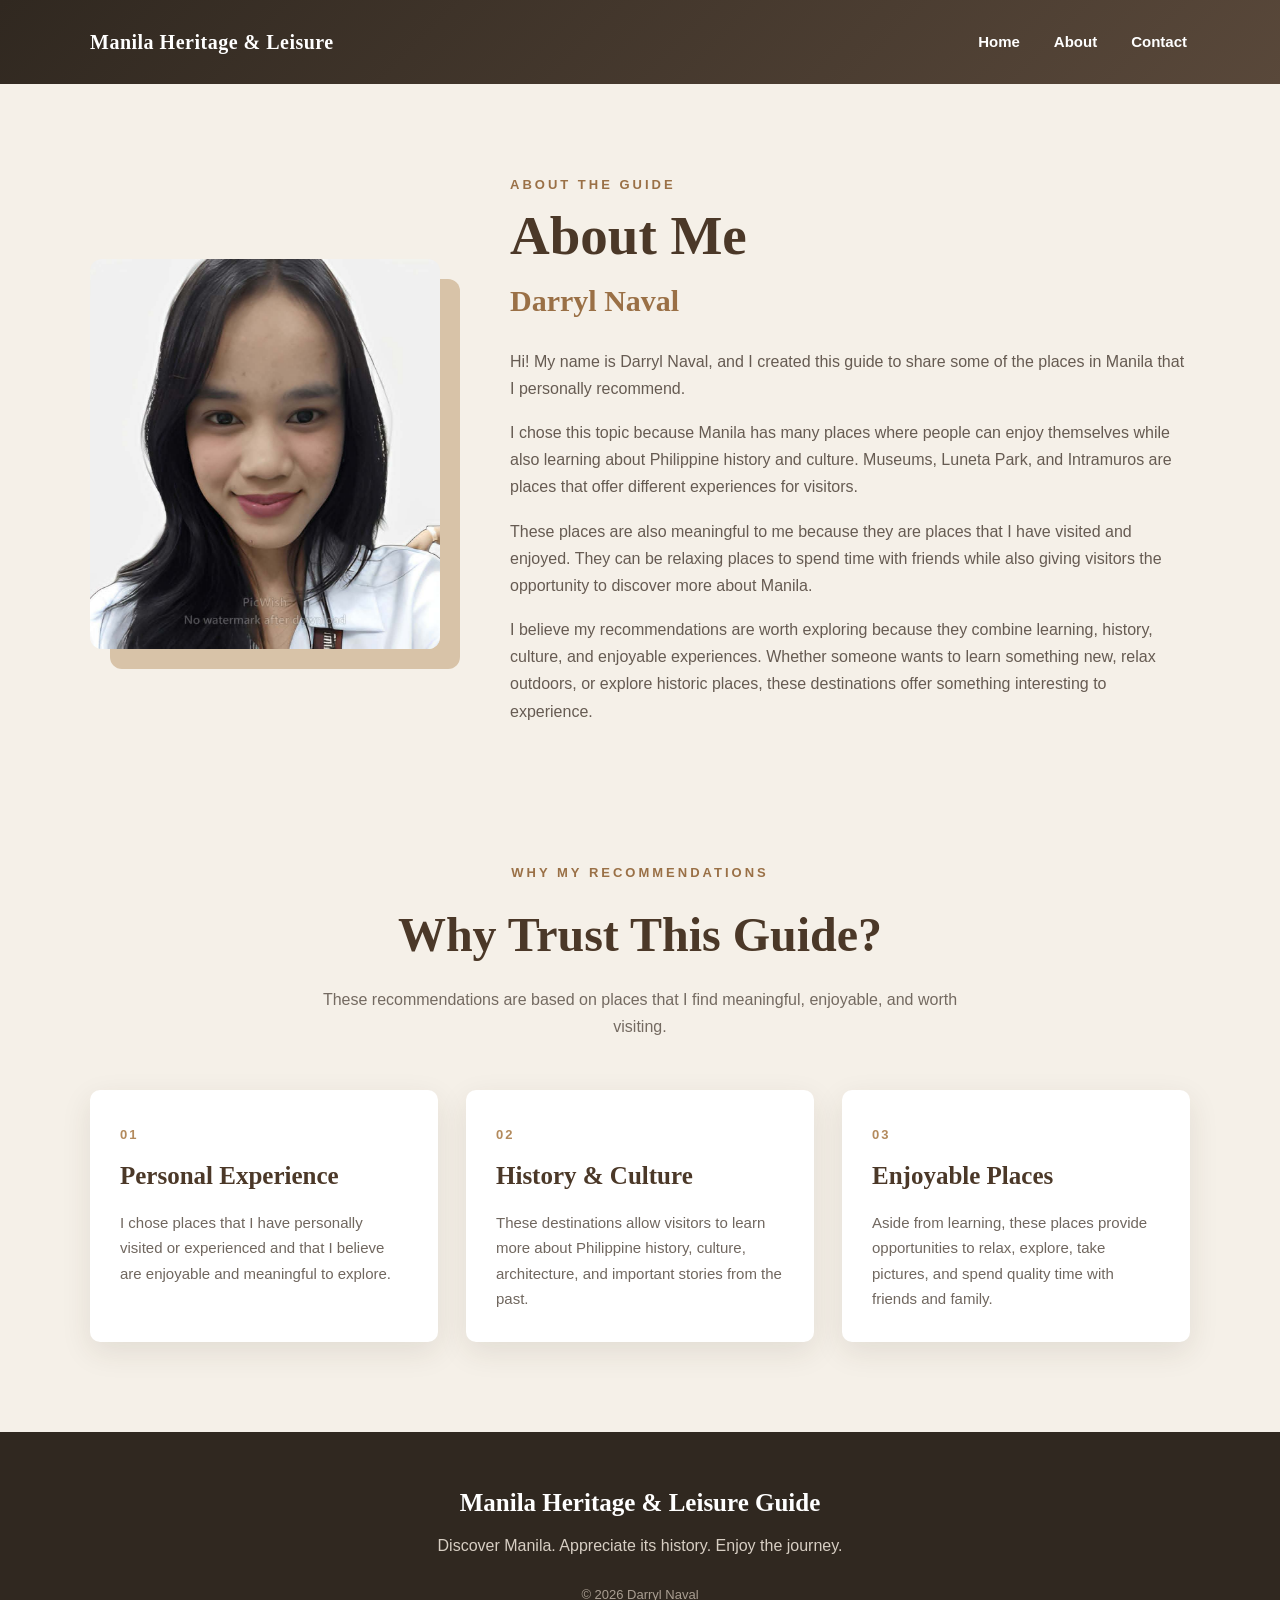
==== about.html @ a71a1def "Add About and Contact pages" ====
<!DOCTYPE html>
<html lang="en">

<head>
    <meta charset="UTF-8">
    <meta name="viewport" content="width=device-width, initial-scale=1.0">

    <title>About | Manila Tambayan Heritage & Leisure Guide</title>

    <link rel="stylesheet" href="style.css">
</head>

<body>

    <!-- HEADER -->
    <header class="page-header">

        <div class="nav-container">

            <a href="index.html" class="site-logo">
                Manila Heritage & Leisure
            </a>

            <nav>
                <ul>
                    <li><a href="index.html">Home</a></li>
                    <li><a href="about.html">About</a></li>
                    <li><a href="contact.html">Contact</a></li>
                </ul>
            </nav>

        </div>

    </header>


    <!-- MAIN CONTENT -->
    <main>

        <!-- ABOUT ME -->
        <section class="about-page">

            <div class="about-page-image">

                <img src="images/dadada.jpg"
                     alt="Photo of Darryl Naval">

            </div>


            <div class="about-page-content">

                <p class="section-label">
                    ABOUT THE GUIDE
                </p>

                <h1>
                    About Me
                </h1>

                <h2>
                    Darryl Naval
                </h2>

                <p>
                    Hi! My name is Darryl Naval, and I created this guide
                    to share some of the places in Manila that I personally
                    recommend.
                </p>

                <p>
                    I chose this topic because Manila has many places where
                    people can enjoy themselves while also learning about
                    Philippine history and culture. Museums, Luneta Park,
                    and Intramuros are places that offer different experiences
                    for visitors.
                </p>

                <p>
                    These places are also meaningful to me because they are
                    places that I have visited and enjoyed. They can be
                    relaxing places to spend time with friends while also
                    giving visitors the opportunity to discover more about
                    Manila.
                </p>

                <p>
                    I believe my recommendations are worth exploring because
                    they combine learning, history, culture, and enjoyable
                    experiences. Whether someone wants to learn something new,
                    relax outdoors, or explore historic places, these
                    destinations offer something interesting to experience.
                </p>

            </div>

        </section>


        <!-- WHY TRUST THIS GUIDE -->
        <section class="about-details">

            <div class="section-heading">

                <p class="section-label">
                    WHY MY RECOMMENDATIONS
                </p>

                <h2>
                    Why Trust This Guide?
                </h2>

                <p>
                    These recommendations are based on places that I find
                    meaningful, enjoyable, and worth visiting.
                </p>

            </div>


            <div class="trust-grid">


                <!-- REASON 1 -->
                <article class="info-card">

                    <span class="info-number">
                        01
                    </span>

                    <h3>
                        Personal Experience
                    </h3>

                    <p>
                        I chose places that I have personally visited or
                        experienced and that I believe are enjoyable and
                        meaningful to explore.
                    </p>

                </article>


                <!-- REASON 2 -->
                <article class="info-card">

                    <span class="info-number">
                        02
                    </span>

                    <h3>
                        History & Culture
                    </h3>

                    <p>
                        These destinations allow visitors to learn more
                        about Philippine history, culture, architecture,
                        and important stories from the past.
                    </p>

                </article>


                <!-- REASON 3 -->
                <article class="info-card">

                    <span class="info-number">
                        03
                    </span>

                    <h3>
                        Enjoyable Places
                    </h3>

                    <p>
                        Aside from learning, these places provide
                        opportunities to relax, explore, take pictures,
                        and spend quality time with friends and family.
                    </p>

                </article>


            </div>

        </section>

    </main>


    <!-- FOOTER -->
    <footer>

        <h2>
            Manila Heritage & Leisure Guide
        </h2>

        <p>
            Discover Manila. Appreciate its history. Enjoy the journey.
        </p>

        <p class="copyright">
            © 2026 Darryl Naval
        </p>

    </footer>

</body>

</html>
---- style.css ----
/* ==============================
   GENERAL STYLES
   ============================== */

* {
    margin: 0;
    padding: 0;
    box-sizing: border-box;
}

html {
    scroll-behavior: smooth;
}

body {
    font-family: Arial, Helvetica, sans-serif;
    background-color: #f5f0e8;
    color: #302820;
    line-height: 1.7;
}


/* ==============================
   NAVIGATION
   ============================== */

.top-navigation,
.nav-container {
    width: 100%;
    max-width: 1150px;

    margin: 0 auto;
    padding: 25px 25px;

    display: flex;
    justify-content: space-between;
    align-items: center;

    position: relative;
    z-index: 10;
}

.site-logo {
    color: #ffffff;

    font-family: Georgia, "Times New Roman", serif;

    font-size: 20px;
    font-weight: bold;

    text-decoration: none;

    letter-spacing: 0.5px;

    transition: color 0.3s ease;
}

.site-logo:hover {
    color: #d9c3a5;
}

nav ul {
    list-style: none;

    display: flex;

    align-items: center;

    gap: 28px;
}

nav li {
    list-style: none;
}

nav a {
    color: #ffffff;

    text-decoration: none;

    font-size: 15px;
    font-weight: bold;

    padding: 7px 3px;

    transition:
        color 0.3s ease,
        border-bottom 0.3s ease;
}

nav a:hover {
    color: #d9c3a5;
}


/* ==============================
   HERO SECTION
   ============================== */

.hero {
    min-height: 85vh;

    background:
        linear-gradient(
            rgba(48, 40, 32, 0.78),
            rgba(48, 40, 32, 0.78)
        ),
        url("images/intramuros.jpg");

    background-size: cover;
    background-position: center;

    display: flex;
    flex-direction: column;

    text-align: center;

    color: #ffffff;

    padding: 0 20px;
}

.hero-content {
    max-width: 850px;

    width: 100%;

    margin: auto;

    padding: 60px 20px 90px;
}

.eyebrow {
    font-size: 13px;

    letter-spacing: 4px;

    margin-bottom: 20px;

    color: #d9c3a5;

    font-weight: bold;
}

.hero h1 {
    font-family: Georgia, "Times New Roman", serif;

    font-size: clamp(45px, 7vw, 82px);

    line-height: 1.05;

    margin-bottom: 25px;
}

.tagline {
    max-width: 650px;

    margin: 0 auto 35px;

    font-size: 18px;

    color: #f1e9dc;
}

.explore-button {
    display: inline-block;

    padding: 13px 28px;

    background-color: #c59b6d;

    color: #ffffff;

    text-decoration: none;

    font-weight: bold;

    border-radius: 30px;

    transition:
        background-color 0.3s ease,
        transform 0.3s ease,
        box-shadow 0.3s ease;
}

.explore-button:hover {
    background-color: #a87c50;

    transform: translateY(-3px);

    box-shadow: 0 8px 20px rgba(0, 0, 0, 0.20);
}


/* ==============================
   HEADER FOR ABOUT & CONTACT
   ============================== */

.page-header {
    background:
        linear-gradient(
            135deg,
            #302820,
            #59483a
        );

    min-height: auto;

    color: #ffffff;
}


/* ==============================
   MAIN CONTENT
   ============================== */

main {
    max-width: 1150px;

    margin: auto;

    padding: 90px 25px;
}


/* ==============================
   ABOUT SECTION
   ============================== */

.about-section {
    display: grid;

    grid-template-columns: 350px 1fr;

    gap: 70px;

    align-items: center;

    margin-bottom: 120px;
}

.about-image img {
    width: 100%;
    height: 350px;

    object-fit: cover;

    border-radius: 10px;

    box-shadow: 20px 20px 0 #d8c3a8;
}

.section-label {
    color: #9a7046;

    font-size: 13px;

    font-weight: bold;

    letter-spacing: 3px;

    margin-bottom: 10px;
}

.about-content h2 {
    font-family: Georgia, "Times New Roman", serif;

    font-size: 45px;

    color: #4b3828;

    margin-bottom: 20px;
}

.about-content p:not(.section-label) {
    margin-bottom: 15px;

    color: #665b52;
}


/* ==============================
   PLACES SECTION
   ============================== */

.places-section {
    padding-top: 20px;
}

.section-heading {
    text-align: center;

    max-width: 650px;

    margin: 0 auto 50px;
}

.section-heading h1,
.section-heading h2 {
    font-family: Georgia, "Times New Roman", serif;

    font-size: 48px;

    color: #4b3828;

    margin-bottom: 10px;
}

.section-heading > p:last-child {
    color: #746a61;
}


/* ==============================
   PLACE CARDS
   ============================== */

.places-grid {
    display: grid;

    grid-template-columns: repeat(3, 1fr);

    gap: 28px;
}

.place-card {
    background-color: #ffffff;

    border-radius: 10px;

    overflow: hidden;

    box-shadow:
        0 10px 30px rgba(60, 45, 30, 0.10);

    transition:
        transform 0.3s ease,
        box-shadow 0.3s ease;
}

.place-card:hover {
    transform: translateY(-10px);

    box-shadow:
        0 18px 40px rgba(60, 45, 30, 0.18);
}

.card-image {
    height: 260px;

    overflow: hidden;
}

.card-image img {
    width: 100%;
    height: 100%;

    object-fit: cover;

    display: block;

    transition: transform 0.5s ease;
}

.place-card:hover .card-image img {
    transform: scale(1.06);
}

.card-content {
    padding: 28px;
}

.place-number {
    color: #b38a5c;

    font-size: 13px;

    font-weight: bold;

    letter-spacing: 2px;
}

.card-content h3 {
    font-family: Georgia, "Times New Roman", serif;

    font-size: 29px;

    color: #4b3828;

    margin: 8px 0 12px;
}

.card-content p {
    color: #70675f;

    font-size: 15px;

    margin-bottom: 12px;
}

.card-content p:first-of-type {
    color: #9a7046;

    font-weight: bold;
}


/* ==============================
   ABOUT PAGE
   ============================== */

.about-page {
    display: grid;

    grid-template-columns: 350px 1fr;

    gap: 70px;

    align-items: center;

    margin-bottom: 100px;
}

.about-page-image img {
    width: 100%;
    height: 390px;

    object-fit: cover;

    border-radius: 12px;

    box-shadow: 20px 20px 0 #d8c3a8;
}

.about-page-content h1 {
    font-family: Georgia, "Times New Roman", serif;

    font-size: 55px;

    line-height: 1.1;

    color: #4b3828;

    margin-bottom: 8px;
}

.about-page-content h2 {
    font-family: Georgia, "Times New Roman", serif;

    font-size: 30px;

    color: #9a7046;

    margin-bottom: 22px;
}

.about-page-content p:not(.section-label) {
    color: #665b52;

    margin-bottom: 17px;
}


/* ==============================
   ABOUT - TRUST CARDS
   ============================== */

.about-details {
    padding-top: 20px;
}

.trust-grid {
    display: grid;

    grid-template-columns: repeat(3, 1fr);

    gap: 28px;
}

.info-card {
    background-color: #ffffff;

    padding: 30px;

    border-radius: 10px;

    box-shadow:
        0 10px 30px rgba(60, 45, 30, 0.10);

    transition:
        transform 0.3s ease,
        box-shadow 0.3s ease;
}

.info-card:hover {
    transform: translateY(-7px);

    box-shadow:
        0 15px 35px rgba(60, 45, 30, 0.16);
}

.info-number {
    color: #b38a5c;

    font-size: 13px;

    font-weight: bold;

    letter-spacing: 2px;
}

.info-card h3 {
    font-family: Georgia, "Times New Roman", serif;

    font-size: 25px;

    color: #4b3828;

    margin: 8px 0 12px;
}

.info-card p {
    color: #70675f;

    font-size: 15px;
}


/* ==============================
   CONTACT PAGE
   ============================== */

.contact-page {
    min-height: 60vh;

    padding-top: 10px;
}

.contact-card {
    max-width: 750px;

    margin: 0 auto;

    padding: 45px;

    background-color: #ffffff;

    border-radius: 12px;

    border-top: 5px solid #b38a5c;

    box-shadow:
        0 10px 30px rgba(60, 45, 30, 0.10);
}

.contact-card h2 {
    font-family: Georgia, "Times New Roman", serif;

    font-size: 34px;

    color: #4b3828;

    margin-bottom: 15px;
}

.contact-card > p {
    color: #70675f;

    margin-bottom: 25px;
}

.contact-list {
    padding-left: 25px;
}

.contact-list li {
    color: #665b52;

    margin-bottom: 15px;
}

.contact-list a {
    color: #9a7046;

    font-weight: bold;

    text-decoration: none;
}

.contact-list a:hover {
    text-decoration: underline;
}


/* ==============================
   FOOTER
   ============================== */

footer {
    background-color: #302820;

    color: #ffffff;

    text-align: center;

    padding: 50px 20px;
}

footer h2 {
    font-family: Georgia, "Times New Roman", serif;

    font-size: 25px;

    margin-bottom: 8px;
}

footer p {
    color: #d7cec3;
}

footer .copyright {
    margin-top: 25px;

    font-size: 13px;

    color: #a99e92;
}


/* ==============================
   RESPONSIVE DESIGN
   ============================== */

@media (max-width: 850px) {

    .top-navigation,
    .nav-container {
        padding: 20px;
    }

    .about-section {
        grid-template-columns: 1fr;

        gap: 45px;
    }

    .about-image {
        max-width: 400px;

        margin: auto;
    }

    .about-page {
        grid-template-columns: 1fr;

        gap: 45px;
    }

    .about-page-image {
        max-width: 400px;

        margin: auto;
    }

    .places-grid {
        grid-template-columns: 1fr;
    }

    .place-card {
        max-width: 600px;

        width: 100%;

        margin: 0 auto;
    }

    .trust-grid {
        grid-template-columns: 1fr;
    }

}


@media (max-width: 600px) {

    .top-navigation,
    .nav-container {
        flex-direction: column;

        gap: 18px;

        text-align: center;
    }

    nav ul {
        gap: 20px;
    }

    main {
        padding: 60px 18px;
    }

    .hero {
        min-height: 75vh;
    }

    .hero h1 {
        font-size: 42px;
    }

    .tagline {
        font-size: 16px;
    }

    .about-content h2 {
        font-size: 38px;
    }

    .about-page-content h1 {
        font-size: 42px;
    }

    .section-heading h1,
    .section-heading h2 {
        font-size: 38px;
    }

    .contact-card {
        padding: 30px 25px;
    }

}


@media (max-width: 420px) {

    .site-logo {
        font-size: 18px;
    }

    nav ul {
        gap: 14px;
    }

    nav a {
        font-size: 14px;
    }

    .hero h1 {
        font-size: 36px;
    }

}
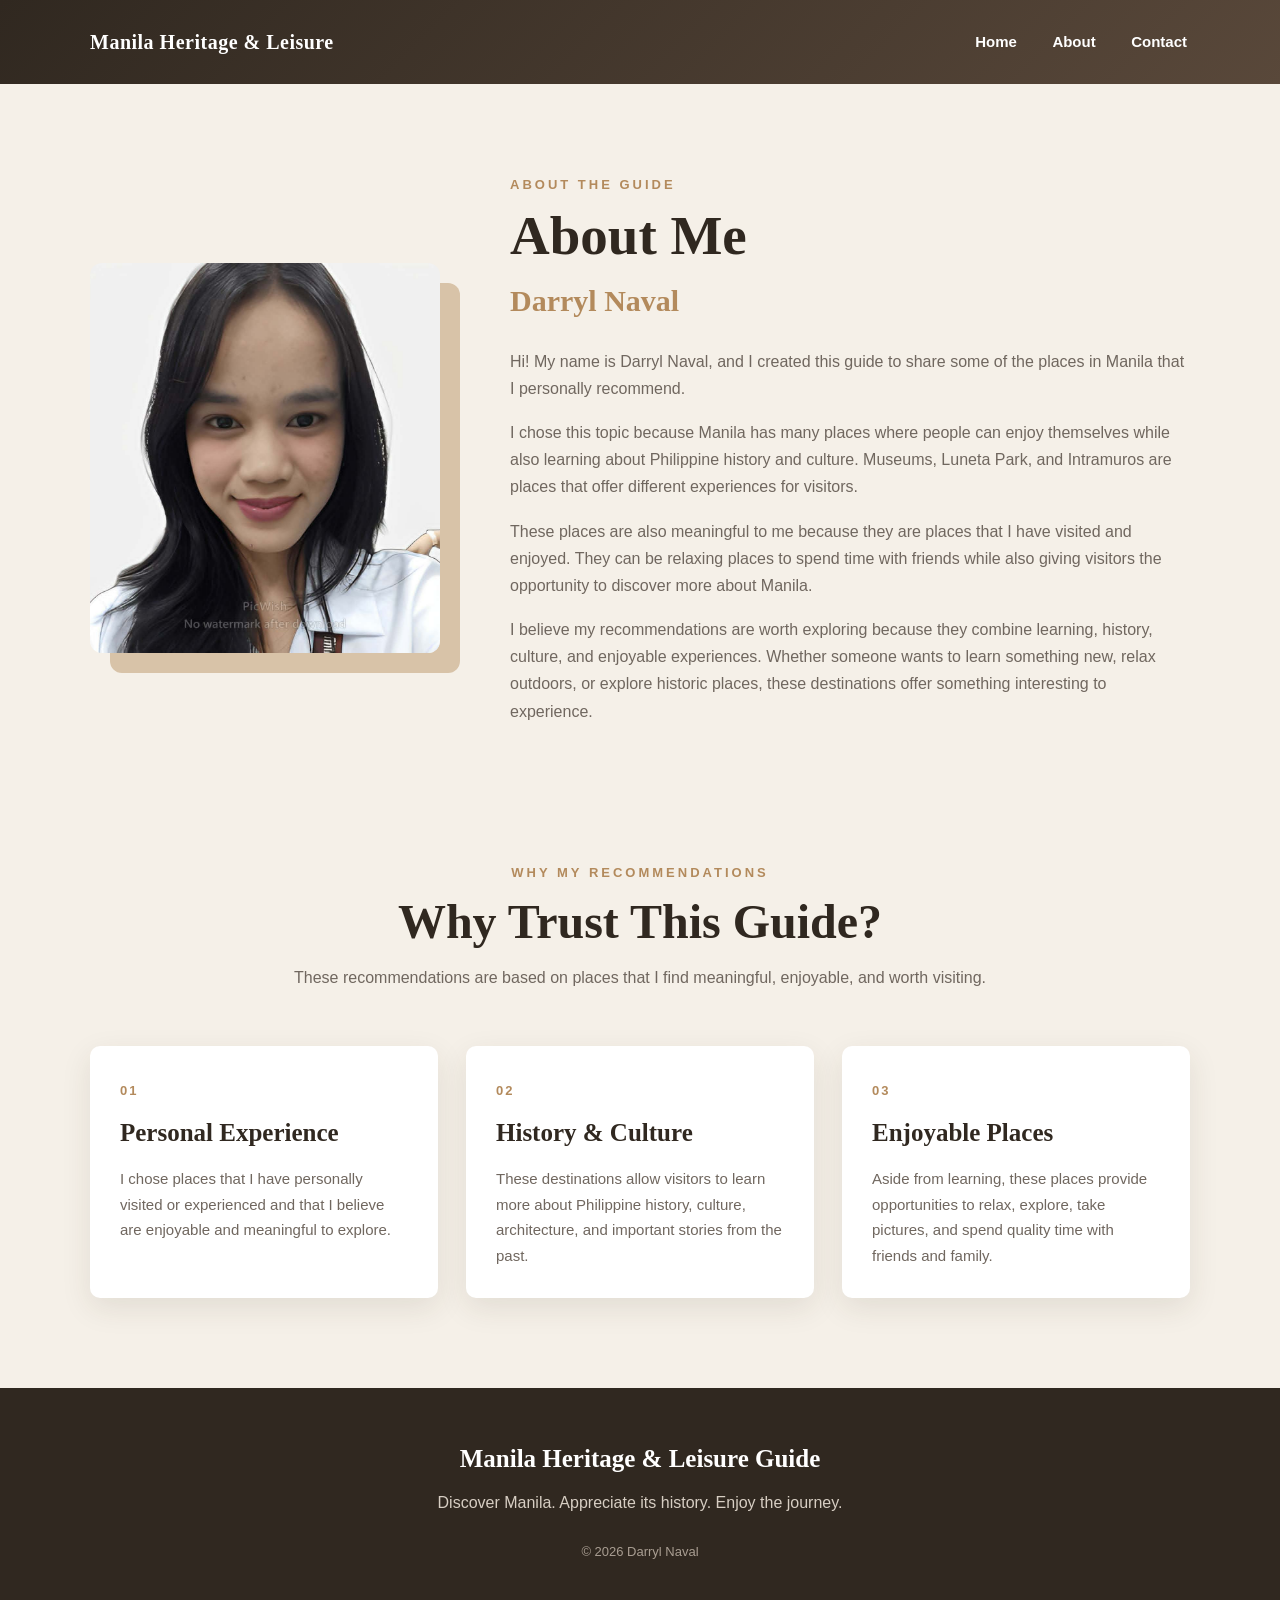
==== commit d777c714: "add stylesheet" ====
--- a/about.html
+++ b/about.html
@@ -42,7 +42,7 @@
 
             <div class="about-page-image">
 
-                <img src="images/dadada.jpg"
+                <img src="dadada.jpg"
                      alt="Photo of Darryl Naval">
 
             </div>
--- a/style.css
+++ b/style.css
@@ -1,11 +1,23 @@
-/* ==============================
-   GENERAL STYLES
-   ============================== */
+/* =========================================================
+   1. VARIABLES
+   ========================================================= */
+
+:root {
+    --brand-color: #b38a5c;
+    --ink-color: #302820;
+    --muted-color: #70675f;
+    --light-bg: #f5f0e8;
+}
+
+
+/* =========================================================
+   2. BASE STYLES
+   ========================================================= */
 
 * {
+    box-sizing: border-box;
     margin: 0;
     padding: 0;
-    box-sizing: border-box;
 }
 
 html {
@@ -14,91 +26,24 @@
 
 body {
     font-family: Arial, Helvetica, sans-serif;
-    background-color: #f5f0e8;
-    color: #302820;
     line-height: 1.7;
-}
-
-
-/* ==============================
-   NAVIGATION
-   ============================== */
-
-.top-navigation,
-.nav-container {
-    width: 100%;
-    max-width: 1150px;
-
-    margin: 0 auto;
-    padding: 25px 25px;
-
-    display: flex;
-    justify-content: space-between;
-    align-items: center;
-
-    position: relative;
-    z-index: 10;
-}
-
-.site-logo {
-    color: #ffffff;
-
-    font-family: Georgia, "Times New Roman", serif;
-
-    font-size: 20px;
-    font-weight: bold;
-
-    text-decoration: none;
-
-    letter-spacing: 0.5px;
-
-    transition: color 0.3s ease;
-}
-
-.site-logo:hover {
-    color: #d9c3a5;
-}
-
-nav ul {
-    list-style: none;
-
-    display: flex;
-
-    align-items: center;
-
-    gap: 28px;
-}
-
-nav li {
-    list-style: none;
-}
-
-nav a {
-    color: #ffffff;
-
-    text-decoration: none;
-
-    font-size: 15px;
-    font-weight: bold;
-
-    padding: 7px 3px;
-
-    transition:
-        color 0.3s ease,
-        border-bottom 0.3s ease;
-}
-
-nav a:hover {
-    color: #d9c3a5;
-}
-
-
-/* ==============================
-   HERO SECTION
-   ============================== */
+    color: var(--ink-color);
+    background-color: var(--light-bg);
+}
+
+img {
+    max-width: 100%;
+    display: block;
+}
+
+
+/* =========================================================
+   3. LAYOUT REGIONS - HEADER
+   ========================================================= */
 
 .hero {
     min-height: 85vh;
+    padding: 0 20px;
 
     background:
         linear-gradient(
@@ -114,228 +59,222 @@
     flex-direction: column;
 
     text-align: center;
-
     color: #ffffff;
-
-    padding: 0 20px;
-}
-
-.hero-content {
-    max-width: 850px;
-
-    width: 100%;
-
-    margin: auto;
-
-    padding: 60px 20px 90px;
-}
-
-.eyebrow {
-    font-size: 13px;
-
-    letter-spacing: 4px;
-
-    margin-bottom: 20px;
-
-    color: #d9c3a5;
-
-    font-weight: bold;
-}
-
-.hero h1 {
-    font-family: Georgia, "Times New Roman", serif;
-
-    font-size: clamp(45px, 7vw, 82px);
-
-    line-height: 1.05;
-
-    margin-bottom: 25px;
-}
-
-.tagline {
-    max-width: 650px;
-
-    margin: 0 auto 35px;
-
-    font-size: 18px;
-
-    color: #f1e9dc;
-}
-
-.explore-button {
-    display: inline-block;
-
-    padding: 13px 28px;
-
-    background-color: #c59b6d;
-
-    color: #ffffff;
-
-    text-decoration: none;
-
-    font-weight: bold;
-
-    border-radius: 30px;
-
-    transition:
-        background-color 0.3s ease,
-        transform 0.3s ease,
-        box-shadow 0.3s ease;
-}
-
-.explore-button:hover {
-    background-color: #a87c50;
-
-    transform: translateY(-3px);
-
-    box-shadow: 0 8px 20px rgba(0, 0, 0, 0.20);
-}
-
-
-/* ==============================
-   HEADER FOR ABOUT & CONTACT
-   ============================== */
+}
 
 .page-header {
     background:
         linear-gradient(
             135deg,
-            #302820,
+            var(--ink-color),
             #59483a
         );
 
-    min-height: auto;
-
     color: #ffffff;
 }
 
 
-/* ==============================
-   MAIN CONTENT
-   ============================== */
+/* =========================================================
+   4. LAYOUT REGIONS - NAVIGATION
+   ========================================================= */
+
+.top-navigation,
+.nav-container {
+    width: 100%;
+    max-width: 1150px;
+    margin: 0 auto;
+    padding: 25px;
+
+    display: flex;
+    justify-content: space-between;
+    align-items: center;
+
+    position: relative;
+    z-index: 10;
+}
+
+.site-logo {
+    color: #ffffff;
+    font-family: Georgia, "Times New Roman", serif;
+    font-size: 20px;
+    font-weight: bold;
+    text-decoration: none;
+    letter-spacing: 0.5px;
+}
+
+.site-logo:hover {
+    color: var(--brand-color);
+}
+
+
+/* =========================================================
+   5. NAVIGATION BAR
+   ========================================================= */
+
+nav ul {
+    list-style: none;
+    padding: 0;
+}
+
+nav li {
+    display: inline-block;
+    list-style: none;
+    margin-left: 25px;
+}
+
+nav a {
+    color: #ffffff;
+    text-decoration: none;
+
+    font-size: 15px;
+    font-weight: bold;
+
+    padding: 7px 3px;
+}
+
+nav a:hover {
+    color: var(--brand-color);
+}
+
+
+/* =========================================================
+   6. HERO CONTENT
+   ========================================================= */
+
+.hero-content {
+    max-width: 850px;
+    width: 100%;
+    margin: auto;
+    padding: 60px 20px 90px;
+}
+
+.eyebrow {
+    font-size: 13px;
+    letter-spacing: 4px;
+    margin-bottom: 20px;
+    color: var(--brand-color);
+    font-weight: bold;
+}
+
+.hero h1 {
+    font-family: Georgia, "Times New Roman", serif;
+    font-size: clamp(45px, 7vw, 82px);
+    line-height: 1.05;
+    margin-bottom: 25px;
+}
+
+.tagline {
+    max-width: 650px;
+    margin: 0 auto 35px;
+    font-size: 18px;
+    color: #f1e9dc;
+}
+
+
+/* =========================================================
+   7. COMPONENT - BUTTONS
+   ========================================================= */
+
+.explore-button,
+.back-button {
+    display: inline-block;
+
+    padding: 13px 28px;
+
+    background-color: var(--brand-color);
+    color: #ffffff;
+
+    text-decoration: none;
+    font-weight: bold;
+
+    border-radius: 30px;
+}
+
+.explore-button:hover,
+.back-button:hover {
+    background-color: #8d633c;
+    transform: translateY(-3px);
+}
+
+
+/* =========================================================
+   8. LAYOUT REGIONS - MAIN
+   ========================================================= */
 
 main {
     max-width: 1150px;
-
-    margin: auto;
-
+    margin: 0 auto;
     padding: 90px 25px;
 }
 
 
-/* ==============================
-   ABOUT SECTION
-   ============================== */
-
-.about-section {
-    display: grid;
-
-    grid-template-columns: 350px 1fr;
-
-    gap: 70px;
-
-    align-items: center;
-
-    margin-bottom: 120px;
-}
-
-.about-image img {
-    width: 100%;
-    height: 350px;
-
-    object-fit: cover;
-
-    border-radius: 10px;
-
-    box-shadow: 20px 20px 0 #d8c3a8;
+/* =========================================================
+   9. COMPONENT - SECTION HEADINGS
+   ========================================================= */
+
+.section-heading {
+    text-align: center;
+    max-width: 700px;
+    margin: 0 auto 55px;
 }
 
 .section-label {
-    color: #9a7046;
-
+    color: var(--brand-color);
     font-size: 13px;
-
-    font-weight: bold;
-
+    font-weight: bold;
     letter-spacing: 3px;
-
     margin-bottom: 10px;
 }
 
-.about-content h2 {
-    font-family: Georgia, "Times New Roman", serif;
-
-    font-size: 45px;
-
-    color: #4b3828;
-
-    margin-bottom: 20px;
-}
-
-.about-content p:not(.section-label) {
+.section-heading h1,
+.section-heading h2 {
+    font-family: Georgia, "Times New Roman", serif;
+    font-size: 48px;
+    line-height: 1.15;
+    color: var(--ink-color);
     margin-bottom: 15px;
-
-    color: #665b52;
-}
-
-
-/* ==============================
-   PLACES SECTION
-   ============================== */
+}
+
+.section-heading > p:last-child {
+    color: var(--muted-color);
+    font-size: 16px;
+}
+
+
+/* =========================================================
+   10. COMPONENT - HERO BUTTON
+   ========================================================= */
+
+.explore-button {
+    background-color: var(--brand-color);
+}
+
+.explore-button:hover {
+    background-color: #8d633c;
+}
+
+
+/* =========================================================
+   11. COMPONENT - PLACE CARDS
+   ========================================================= */
 
 .places-section {
     padding-top: 20px;
 }
 
-.section-heading {
-    text-align: center;
-
-    max-width: 650px;
-
-    margin: 0 auto 50px;
-}
-
-.section-heading h1,
-.section-heading h2 {
-    font-family: Georgia, "Times New Roman", serif;
-
-    font-size: 48px;
-
-    color: #4b3828;
-
-    margin-bottom: 10px;
-}
-
-.section-heading > p:last-child {
-    color: #746a61;
-}
-
-
-/* ==============================
-   PLACE CARDS
-   ============================== */
-
 .places-grid {
     display: grid;
-
     grid-template-columns: repeat(3, 1fr);
-
     gap: 28px;
 }
 
 .place-card {
     background-color: #ffffff;
-
     border-radius: 10px;
-
     overflow: hidden;
 
     box-shadow:
         0 10px 30px rgba(60, 45, 30, 0.10);
-
-    transition:
-        transform 0.3s ease,
-        box-shadow 0.3s ease;
 }
 
 .place-card:hover {
@@ -347,23 +286,13 @@
 
 .card-image {
     height: 260px;
-
     overflow: hidden;
 }
 
 .card-image img {
     width: 100%;
     height: 100%;
-
     object-fit: cover;
-
-    display: block;
-
-    transition: transform 0.5s ease;
-}
-
-.place-card:hover .card-image img {
-    transform: scale(1.06);
 }
 
 .card-content {
@@ -371,99 +300,102 @@
 }
 
 .place-number {
-    color: #b38a5c;
-
+    color: var(--brand-color);
     font-size: 13px;
-
-    font-weight: bold;
-
+    font-weight: bold;
     letter-spacing: 2px;
 }
 
 .card-content h3 {
     font-family: Georgia, "Times New Roman", serif;
-
     font-size: 29px;
-
-    color: #4b3828;
-
+    color: var(--ink-color);
     margin: 8px 0 12px;
 }
 
 .card-content p {
-    color: #70675f;
-
+    color: var(--muted-color);
     font-size: 15px;
-
     margin-bottom: 12px;
 }
 
 .card-content p:first-of-type {
-    color: #9a7046;
-
-    font-weight: bold;
-}
-
-
-/* ==============================
-   ABOUT PAGE
-   ============================== */
+    color: var(--brand-color);
+    font-weight: bold;
+}
+
+
+/* =========================================================
+   12. COMPONENT - READ MORE
+   ========================================================= */
+
+.read-more {
+    display: inline-block;
+    margin-top: 8px;
+
+    color: var(--brand-color);
+
+    font-size: 15px;
+    font-weight: bold;
+
+    text-decoration: none;
+}
+
+.read-more:hover {
+    color: var(--ink-color);
+}
+
+.read-more span {
+    margin-left: 5px;
+}
+
+
+/* =========================================================
+   13. COMPONENT - ABOUT PAGE
+   ========================================================= */
 
 .about-page {
     display: grid;
-
     grid-template-columns: 350px 1fr;
-
     gap: 70px;
-
     align-items: center;
-
     margin-bottom: 100px;
 }
 
 .about-page-image img {
     width: 100%;
     height: 390px;
-
     object-fit: cover;
-
     border-radius: 12px;
 
-    box-shadow: 20px 20px 0 #d8c3a8;
+    box-shadow:
+        20px 20px 0 #d8c3a8;
 }
 
 .about-page-content h1 {
     font-family: Georgia, "Times New Roman", serif;
-
     font-size: 55px;
-
     line-height: 1.1;
-
-    color: #4b3828;
-
+    color: var(--ink-color);
     margin-bottom: 8px;
 }
 
 .about-page-content h2 {
     font-family: Georgia, "Times New Roman", serif;
-
     font-size: 30px;
-
-    color: #9a7046;
-
+    color: var(--brand-color);
     margin-bottom: 22px;
 }
 
 .about-page-content p:not(.section-label) {
-    color: #665b52;
-
+    color: var(--muted-color);
     margin-bottom: 17px;
 }
 
 
-/* ==============================
-   ABOUT - TRUST CARDS
-   ============================== */
+/* =========================================================
+   14. COMPONENT - TRUST CARDS
+   ========================================================= */
 
 .about-details {
     padding-top: 20px;
@@ -471,102 +403,237 @@
 
 .trust-grid {
     display: grid;
-
     grid-template-columns: repeat(3, 1fr);
-
     gap: 28px;
 }
 
 .info-card {
     background-color: #ffffff;
-
     padding: 30px;
-
     border-radius: 10px;
 
     box-shadow:
         0 10px 30px rgba(60, 45, 30, 0.10);
-
-    transition:
-        transform 0.3s ease,
-        box-shadow 0.3s ease;
 }
 
 .info-card:hover {
     transform: translateY(-7px);
-
-    box-shadow:
-        0 15px 35px rgba(60, 45, 30, 0.16);
 }
 
 .info-number {
-    color: #b38a5c;
-
+    color: var(--brand-color);
     font-size: 13px;
-
-    font-weight: bold;
-
+    font-weight: bold;
     letter-spacing: 2px;
 }
 
 .info-card h3 {
     font-family: Georgia, "Times New Roman", serif;
-
     font-size: 25px;
-
-    color: #4b3828;
-
+    color: var(--ink-color);
     margin: 8px 0 12px;
 }
 
 .info-card p {
-    color: #70675f;
-
+    color: var(--muted-color);
     font-size: 15px;
 }
 
 
-/* ==============================
-   CONTACT PAGE
-   ============================== */
+/* =========================================================
+   15. COMPONENT - CONTACT PAGE
+   ========================================================= */
 
 .contact-page {
     min-height: 60vh;
-
     padding-top: 10px;
 }
 
 .contact-card {
-    max-width: 750px;
-
+    max-width: 780px;
     margin: 0 auto;
 
     padding: 45px;
 
     background-color: #ffffff;
-
-    border-radius: 12px;
-
-    border-top: 5px solid #b38a5c;
+    border-radius: 18px;
+
+    border-top: 5px solid var(--brand-color);
 
     box-shadow:
-        0 10px 30px rgba(60, 45, 30, 0.10);
+        0 15px 40px rgba(60, 45, 30, 0.12);
 }
 
 .contact-card h2 {
     font-family: Georgia, "Times New Roman", serif;
-
     font-size: 34px;
-
-    color: #4b3828;
-
-    margin-bottom: 15px;
-}
-
-.contact-card > p {
-    color: #70675f;
-
-    margin-bottom: 25px;
+    color: var(--ink-color);
+    margin-bottom: 12px;
+}
+
+.contact-card p {
+    color: var(--muted-color);
+}
+
+
+/* =========================================================
+   16. COMPONENT - FORM
+   ========================================================= */
+
+.contact-card form {
+    width: 100%;
+    margin-top: 30px;
+}
+
+.contact-card fieldset {
+    border: 1px solid #dfd2c3;
+    border-radius: 14px;
+    padding: 30px;
+    margin: 0 0 22px;
+
+    background-color: #fffdfa;
+}
+
+.contact-card legend {
+    padding: 0 12px;
+    color: var(--brand-color);
+
+    font-family: Georgia, "Times New Roman", serif;
+    font-size: 18px;
+    font-weight: bold;
+}
+
+.form-group {
+    margin-bottom: 22px;
+}
+
+.form-group > label {
+    display: block;
+    margin-bottom: 8px;
+
+    color: var(--ink-color);
+    font-size: 15px;
+    font-weight: bold;
+}
+
+.form-group input:not([type="radio"]):not([type="checkbox"]),
+.form-group select,
+.form-group textarea {
+    display: block;
+    width: 100%;
+
+    padding: 13px 15px;
+
+    border: 1px solid #d8cabc;
+    border-radius: 9px;
+
+    background-color: #ffffff;
+    color: var(--ink-color);
+
+    font-family: Arial, Helvetica, sans-serif;
+    font-size: 15px;
+    line-height: 1.5;
+}
+
+.form-group textarea {
+    min-height: 160px;
+    resize: vertical;
+}
+
+.form-group input:focus,
+.form-group select:focus,
+.form-group textarea:focus {
+    border-color: var(--brand-color);
+    outline: none;
+}
+
+
+/* =========================================================
+   17. COMPONENT - RADIO AND CHECKBOX
+   ========================================================= */
+
+.form-group:has(input[type="radio"]),
+.form-group:has(input[type="checkbox"]) {
+    display: flex;
+    align-items: center;
+    gap: 12px;
+
+    min-height: 45px;
+    margin-bottom: 12px;
+    padding: 10px 12px;
+}
+
+.form-group:has(input[type="radio"]) > label,
+.form-group:has(input[type="checkbox"]) > label {
+    margin: 0;
+    cursor: pointer;
+}
+
+.form-group input[type="radio"],
+.form-group input[type="checkbox"] {
+    width: 18px;
+    height: 18px;
+    accent-color: var(--brand-color);
+}
+
+
+/* =========================================================
+   18. COMPONENT - SEND BUTTON
+   ========================================================= */
+
+.send-button,
+.contact-card button {
+    display: block;
+    width: 100%;
+
+    border: none;
+    padding: 14px 25px;
+    margin-top: 8px;
+
+    background-color: var(--ink-color);
+    color: #ffffff;
+
+    font-family: Arial, Helvetica, sans-serif;
+    font-size: 15px;
+    font-weight: bold;
+
+    border-radius: 30px;
+    cursor: pointer;
+}
+
+.send-button:hover,
+.contact-card button:hover {
+    background-color: var(--brand-color);
+}
+
+
+/* =========================================================
+   19. COMPONENT - SUCCESS MESSAGE
+   ========================================================= */
+
+.success-message {
+    margin-top: 22px;
+    padding: 15px 18px;
+
+    border-left: 4px solid #7b9a6b;
+    border-radius: 8px;
+
+    background-color: #edf5e9;
+    color: #3f6134 !important;
+
+    font-size: 15px;
+    font-weight: bold;
+}
+
+
+/* =========================================================
+   20. COMPONENT - OTHER CONTACT
+   ========================================================= */
+
+.other-contact {
+    margin-top: 45px;
+    padding-top: 35px;
+    border-top: 1px solid #e5ddd4;
 }
 
 .contact-list {
@@ -574,43 +641,196 @@
 }
 
 .contact-list li {
-    color: #665b52;
-
-    margin-bottom: 15px;
+    color: var(--muted-color);
+    margin-bottom: 14px;
+}
+
+.contact-list strong {
+    color: var(--ink-color);
 }
 
 .contact-list a {
-    color: #9a7046;
-
-    font-weight: bold;
-
+    color: var(--brand-color);
+    font-weight: bold;
     text-decoration: none;
 }
 
-.contact-list a:hover {
-    text-decoration: underline;
-}
-
-
-/* ==============================
-   FOOTER
-   ============================== */
+
+/* =========================================================
+   21. PLACE DETAIL PAGE
+   ========================================================= */
+
+.place-detail {
+    max-width: 1050px;
+    margin: 0 auto;
+    padding: 80px 25px 110px;
+}
+
+.detail-header {
+    max-width: 850px;
+    margin: 0 auto 55px;
+    text-align: center;
+}
+
+.detail-label,
+.detail-section-label {
+    color: var(--brand-color);
+
+    font-size: 13px;
+    font-weight: bold;
+    letter-spacing: 3px;
+
+    margin-bottom: 14px;
+}
+
+.detail-header h1 {
+    font-family: Georgia, "Times New Roman", serif;
+    font-size: clamp(45px, 6vw, 70px);
+    line-height: 1.05;
+
+    color: var(--ink-color);
+    margin-bottom: 18px;
+}
+
+.detail-intro {
+    max-width: 720px;
+    margin: 0 auto;
+
+    color: var(--muted-color);
+    font-size: 18px;
+}
+
+
+/* =========================================================
+   22. PLACE DETAIL IMAGE
+   ========================================================= */
+
+.detail-image {
+    width: 100%;
+    max-width: 1000px;
+
+    margin: 0 auto 70px;
+
+    overflow: hidden;
+    border-radius: 16px;
+
+    box-shadow:
+        0 20px 45px rgba(60, 45, 30, 0.15);
+}
+
+.detail-image img {
+    width: 100%;
+    height: 560px;
+    object-fit: cover;
+}
+
+
+/* =========================================================
+   23. PLACE DETAIL CONTENT
+   ========================================================= */
+
+.detail-content {
+    max-width: 900px;
+    margin: 0 auto;
+}
+
+.detail-section {
+    margin-bottom: 65px;
+}
+
+.detail-section h2 {
+    font-family: Georgia, "Times New Roman", serif;
+
+    font-size: 38px;
+    line-height: 1.15;
+
+    color: var(--ink-color);
+    margin-bottom: 20px;
+}
+
+.detail-section p {
+    color: var(--muted-color);
+    font-size: 17px;
+    line-height: 1.9;
+    margin-bottom: 18px;
+}
+
+
+/* =========================================================
+   24. DETAILS TABLE
+   ========================================================= */
+
+.details-table-wrapper {
+    width: 100%;
+    overflow-x: auto;
+
+    background-color: #ffffff;
+    border-radius: 12px;
+
+    box-shadow:
+        0 10px 30px rgba(60, 45, 30, 0.08);
+}
+
+.details-table {
+    width: 100%;
+    border-collapse: collapse;
+    min-width: 600px;
+}
+
+.details-table th,
+.details-table td {
+    padding: 18px 22px;
+    text-align: left;
+
+    border-bottom: 1px solid #e5ddd4;
+}
+
+.details-table th {
+    width: 32%;
+
+    background-color: #eee5d9;
+    color: var(--ink-color);
+
+    font-size: 14px;
+    font-weight: bold;
+}
+
+.details-table td {
+    color: var(--muted-color);
+    background-color: #ffffff;
+    font-size: 15px;
+}
+
+
+/* =========================================================
+   25. BACK BUTTON
+   ========================================================= */
+
+.back-button {
+    margin-top: 5px;
+    background-color: var(--ink-color);
+}
+
+.back-button:hover {
+    background-color: var(--brand-color);
+}
+
+
+/* =========================================================
+   26. LAYOUT REGION - FOOTER
+   ========================================================= */
 
 footer {
-    background-color: #302820;
-
+    background-color: var(--ink-color);
     color: #ffffff;
 
     text-align: center;
-
     padding: 50px 20px;
 }
 
 footer h2 {
     font-family: Georgia, "Times New Roman", serif;
-
     font-size: 25px;
-
     margin-bottom: 8px;
 }
 
@@ -620,16 +840,14 @@
 
 footer .copyright {
     margin-top: 25px;
-
     font-size: 13px;
-
     color: #a99e92;
 }
 
 
-/* ==============================
-   RESPONSIVE DESIGN
-   ============================== */
+/* =========================================================
+   27. RESPONSIVE DESIGN
+   ========================================================= */
 
 @media (max-width: 850px) {
 
@@ -638,27 +856,13 @@
         padding: 20px;
     }
 
-    .about-section {
-        grid-template-columns: 1fr;
-
-        gap: 45px;
-    }
-
-    .about-image {
-        max-width: 400px;
-
-        margin: auto;
-    }
-
     .about-page {
         grid-template-columns: 1fr;
-
         gap: 45px;
     }
 
     .about-page-image {
         max-width: 400px;
-
         margin: auto;
     }
 
@@ -668,9 +872,7 @@
 
     .place-card {
         max-width: 600px;
-
         width: 100%;
-
         margin: 0 auto;
     }
 
@@ -678,22 +880,28 @@
         grid-template-columns: 1fr;
     }
 
-}
-
+    .detail-image img {
+        height: 450px;
+    }
+}
+
+
+/* =========================================================
+   28. MOBILE
+   ========================================================= */
 
 @media (max-width: 600px) {
 
     .top-navigation,
     .nav-container {
         flex-direction: column;
-
         gap: 18px;
-
         text-align: center;
     }
 
-    nav ul {
-        gap: 20px;
+    nav li {
+        margin-left: 10px;
+        margin-right: 10px;
     }
 
     main {
@@ -710,10 +918,6 @@
 
     .tagline {
         font-size: 16px;
-    }
-
-    .about-content h2 {
-        font-size: 38px;
     }
 
     .about-page-content h1 {
@@ -726,11 +930,44 @@
     }
 
     .contact-card {
-        padding: 30px 25px;
-    }
-
-}
-
+        padding: 30px 22px;
+        border-radius: 14px;
+    }
+
+    .contact-card fieldset {
+        padding: 22px 18px;
+    }
+
+    .detail-header h1 {
+        font-size: 42px;
+    }
+
+    .detail-intro {
+        font-size: 16px;
+    }
+
+    .detail-image {
+        margin-bottom: 50px;
+        border-radius: 12px;
+    }
+
+    .detail-image img {
+        height: 330px;
+    }
+
+    .detail-section h2 {
+        font-size: 32px;
+    }
+
+    .detail-section p {
+        font-size: 16px;
+    }
+}
+
+
+/* =========================================================
+   29. SMALL PHONES
+   ========================================================= */
 
 @media (max-width: 420px) {
 
@@ -738,8 +975,9 @@
         font-size: 18px;
     }
 
-    nav ul {
-        gap: 14px;
+    nav li {
+        margin-left: 6px;
+        margin-right: 6px;
     }
 
     nav a {
@@ -750,4 +988,15 @@
         font-size: 36px;
     }
 
+    .detail-header h1 {
+        font-size: 36px;
+    }
+
+    .detail-image img {
+        height: 280px;
+    }
+
+    .contact-card {
+        padding: 25px 17px;
+    }
 }
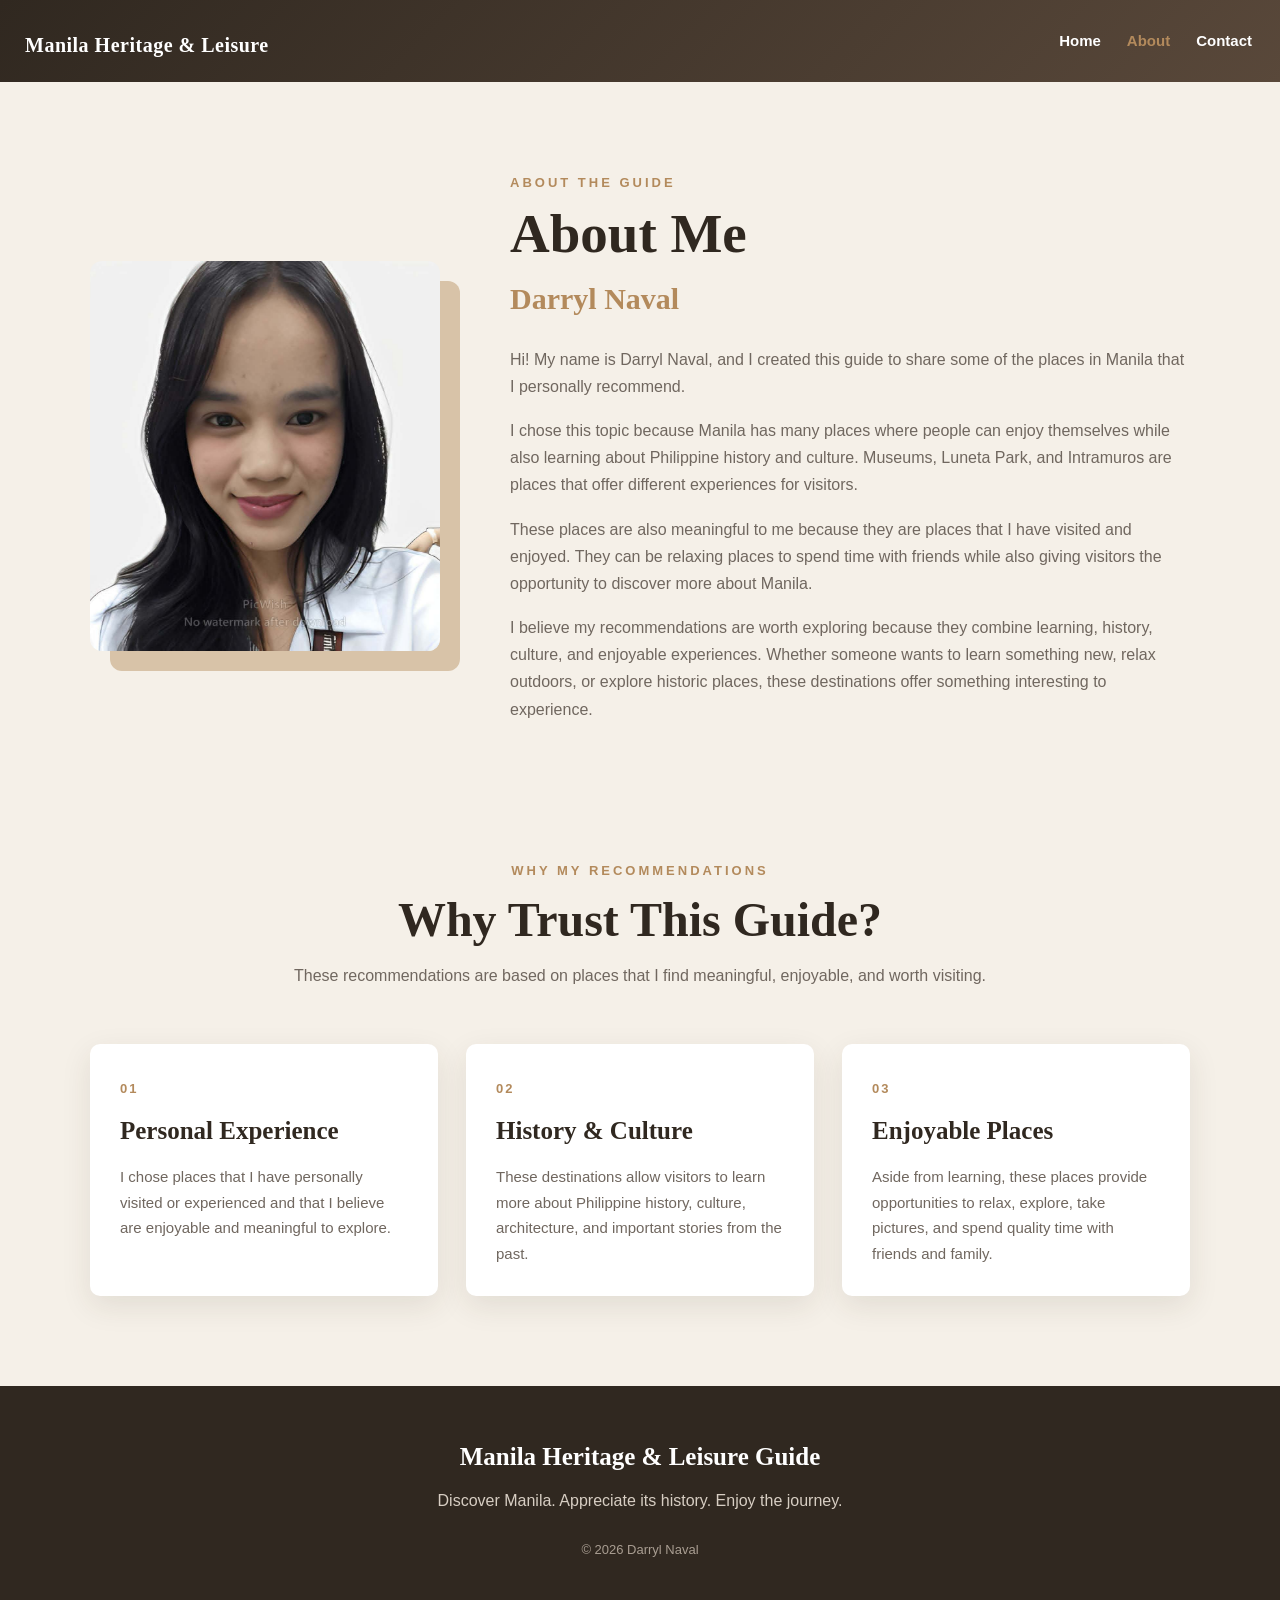
==== commit b2d6882b: "Guide: Rebuild Your Header with Flexbox" ====
--- a/about.html
+++ b/about.html
@@ -13,23 +13,37 @@
 <body>
 
     <!-- HEADER -->
-    <header class="page-header">
-
-        <div class="nav-container">
-
+    <header class="site-header">
+
+        <h1 class="site-title">
             <a href="index.html" class="site-logo">
                 Manila Heritage & Leisure
             </a>
-
-            <nav>
-                <ul>
-                    <li><a href="index.html">Home</a></li>
-                    <li><a href="about.html">About</a></li>
-                    <li><a href="contact.html">Contact</a></li>
-                </ul>
-            </nav>
-
-        </div>
+        </h1>
+
+        <nav aria-label="Main navigation">
+
+            <ul>
+                <li>
+                    <a href="index.html">
+                        Home
+                    </a>
+                </li>
+
+                <li>
+                    <a href="about.html" aria-current="page">
+                        About
+                    </a>
+                </li>
+
+                <li>
+                    <a href="contact.html">
+                        Contact
+                    </a>
+                </li>
+            </ul>
+
+        </nav>
 
     </header>
 
@@ -42,8 +56,10 @@
 
             <div class="about-page-image">
 
-                <img src="dadada.jpg"
-                     alt="Photo of Darryl Naval">
+                <img
+                    src="dadada.jpg"
+                    alt="Photo of Darryl Naval"
+                >
 
             </div>
 
--- a/style.css
+++ b/style.css
@@ -38,12 +38,126 @@
 
 
 /* =========================================================
-   3. LAYOUT REGIONS - HEADER
-   ========================================================= */
+   3. HEADER - FLEXBOX
+   ========================================================= */
+
+.site-header {
+    width: 100%;
+    min-height: 82px;
+    padding: 20px 25px;
+
+    background:
+        linear-gradient(
+            135deg,
+            var(--ink-color),
+            #59483a
+        );
+
+    color: #ffffff;
+
+    display: flex;
+    justify-content: space-between;
+    align-items: center;
+
+    gap: 25px;
+
+    position: relative;
+    z-index: 100;
+}
+
+
+/*
+   The header has exactly two direct children:
+   1. h1.site-title
+   2. nav
+*/
+
+.site-title {
+    margin: 0;
+    padding: 0;
+    line-height: 1;
+}
+
+.site-logo {
+    color: #ffffff;
+
+    font-family: Georgia, "Times New Roman", serif;
+    font-size: 20px;
+    font-weight: bold;
+
+    text-decoration: none;
+    letter-spacing: 0.5px;
+}
+
+.site-logo:hover {
+    color: var(--brand-color);
+}
+
+
+/* =========================================================
+   4. NAVIGATION - FLEXBOX
+   ========================================================= */
+
+.site-header nav {
+    flex: 0 0 auto;
+}
+
+.site-header nav ul {
+    display: flex;
+    align-items: center;
+    justify-content: flex-end;
+
+    gap: 20px;
+
+    list-style: none;
+    padding: 0;
+    margin: 0;
+}
+
+
+/*
+   No display:inline-block here.
+   Flexbox controls the navigation items.
+*/
+
+.site-header nav li {
+    list-style: none;
+    margin: 0;
+    padding: 0;
+}
+
+.site-header nav a {
+    color: #ffffff;
+
+    text-decoration: none;
+
+    font-size: 15px;
+    font-weight: bold;
+
+    padding: 7px 3px;
+}
+
+.site-header nav a:hover {
+    color: var(--brand-color);
+}
+
+.site-header nav a[aria-current="page"] {
+    color: var(--brand-color);
+}
+
+
+/* =========================================================
+   5. HERO - CENTERING WITH FLEXBOX
+   ========================================================= */
+
+/*
+   The hero is centered both horizontally and vertically.
+   min-height gives flexbox enough height for vertical centering.
+*/
 
 .hero {
     min-height: 85vh;
-    padding: 0 20px;
+    padding: 60px 20px;
 
     background:
         linear-gradient(
@@ -56,123 +170,51 @@
     background-position: center;
 
     display: flex;
-    flex-direction: column;
+    justify-content: center;
+    align-items: center;
 
     text-align: center;
     color: #ffffff;
 }
-
-.page-header {
-    background:
-        linear-gradient(
-            135deg,
-            var(--ink-color),
-            #59483a
-        );
-
-    color: #ffffff;
-}
-
-
-/* =========================================================
-   4. LAYOUT REGIONS - NAVIGATION
-   ========================================================= */
-
-.top-navigation,
-.nav-container {
-    width: 100%;
-    max-width: 1150px;
-    margin: 0 auto;
-    padding: 25px;
-
-    display: flex;
-    justify-content: space-between;
-    align-items: center;
-
-    position: relative;
-    z-index: 10;
-}
-
-.site-logo {
-    color: #ffffff;
-    font-family: Georgia, "Times New Roman", serif;
-    font-size: 20px;
-    font-weight: bold;
-    text-decoration: none;
-    letter-spacing: 0.5px;
-}
-
-.site-logo:hover {
-    color: var(--brand-color);
-}
-
-
-/* =========================================================
-   5. NAVIGATION BAR
-   ========================================================= */
-
-nav ul {
-    list-style: none;
-    padding: 0;
-}
-
-nav li {
-    display: inline-block;
-    list-style: none;
-    margin-left: 25px;
-}
-
-nav a {
-    color: #ffffff;
-    text-decoration: none;
-
-    font-size: 15px;
-    font-weight: bold;
-
-    padding: 7px 3px;
-}
-
-nav a:hover {
-    color: var(--brand-color);
-}
-
-
-/* =========================================================
-   6. HERO CONTENT
-   ========================================================= */
 
 .hero-content {
     max-width: 850px;
     width: 100%;
-    margin: auto;
-    padding: 60px 20px 90px;
+
+    margin: 0 auto;
+    padding: 20px;
 }
 
 .eyebrow {
     font-size: 13px;
     letter-spacing: 4px;
     margin-bottom: 20px;
+
     color: var(--brand-color);
     font-weight: bold;
 }
 
-.hero h1 {
+.hero h2 {
     font-family: Georgia, "Times New Roman", serif;
+
     font-size: clamp(45px, 7vw, 82px);
     line-height: 1.05;
+
     margin-bottom: 25px;
 }
 
 .tagline {
     max-width: 650px;
+
     margin: 0 auto 35px;
+
     font-size: 18px;
     color: #f1e9dc;
 }
 
 
 /* =========================================================
-   7. COMPONENT - BUTTONS
+   6. BUTTONS
    ========================================================= */
 
 .explore-button,
@@ -188,6 +230,10 @@
     font-weight: bold;
 
     border-radius: 30px;
+
+    transition:
+        background-color 0.2s ease,
+        transform 0.2s ease;
 }
 
 .explore-button:hover,
@@ -198,40 +244,50 @@
 
 
 /* =========================================================
-   8. LAYOUT REGIONS - MAIN
+   7. MAIN CONTENT
    ========================================================= */
 
 main {
     max-width: 1150px;
+
     margin: 0 auto;
+
     padding: 90px 25px;
 }
 
 
 /* =========================================================
-   9. COMPONENT - SECTION HEADINGS
+   8. SECTION HEADINGS
    ========================================================= */
 
 .section-heading {
     text-align: center;
+
     max-width: 700px;
+
     margin: 0 auto 55px;
 }
 
 .section-label {
     color: var(--brand-color);
+
     font-size: 13px;
     font-weight: bold;
+
     letter-spacing: 3px;
+
     margin-bottom: 10px;
 }
 
 .section-heading h1,
 .section-heading h2 {
     font-family: Georgia, "Times New Roman", serif;
+
     font-size: 48px;
     line-height: 1.15;
-    color: var(--ink-color);
+
+    color: var(--ink-color);
+
     margin-bottom: 15px;
 }
 
@@ -242,20 +298,7 @@
 
 
 /* =========================================================
-   10. COMPONENT - HERO BUTTON
-   ========================================================= */
-
-.explore-button {
-    background-color: var(--brand-color);
-}
-
-.explore-button:hover {
-    background-color: #8d633c;
-}
-
-
-/* =========================================================
-   11. COMPONENT - PLACE CARDS
+   9. PLACE CARDS
    ========================================================= */
 
 .places-section {
@@ -264,17 +307,31 @@
 
 .places-grid {
     display: grid;
+
     grid-template-columns: repeat(3, 1fr);
+
     gap: 28px;
 }
 
 .place-card {
     background-color: #ffffff;
-    border-radius: 10px;
+
+    border-radius: 12px;
+
+    padding: 16px;
+
+    border-left: 6px solid var(--brand-color);
+
+    margin-bottom: 20px;
+
     overflow: hidden;
 
     box-shadow:
         0 10px 30px rgba(60, 45, 30, 0.10);
+
+    transition:
+        transform 0.2s ease,
+        box-shadow 0.2s ease;
 }
 
 .place-card:hover {
@@ -286,51 +343,64 @@
 
 .card-image {
     height: 260px;
+
     overflow: hidden;
+
+    border-radius: 8px;
 }
 
 .card-image img {
     width: 100%;
     height: 100%;
+
     object-fit: cover;
 }
 
 .card-content {
-    padding: 28px;
+    padding: 20px 12px 12px;
 }
 
 .place-number {
     color: var(--brand-color);
+
     font-size: 13px;
     font-weight: bold;
+
     letter-spacing: 2px;
 }
 
 .card-content h3 {
     font-family: Georgia, "Times New Roman", serif;
+
     font-size: 29px;
-    color: var(--ink-color);
+
+    color: var(--ink-color);
+
     margin: 8px 0 12px;
 }
 
 .card-content p {
     color: var(--muted-color);
+
     font-size: 15px;
+
     margin-bottom: 12px;
 }
 
 .card-content p:first-of-type {
     color: var(--brand-color);
-    font-weight: bold;
-}
-
-
-/* =========================================================
-   12. COMPONENT - READ MORE
+
+    font-weight: bold;
+}
+
+
+/* =========================================================
+   10. READ MORE
    ========================================================= */
 
 .read-more {
     display: inline-block;
+
     margin-top: 8px;
 
     color: var(--brand-color);
@@ -351,21 +421,27 @@
 
 
 /* =========================================================
-   13. COMPONENT - ABOUT PAGE
+   11. ABOUT PAGE
    ========================================================= */
 
 .about-page {
     display: grid;
+
     grid-template-columns: 350px 1fr;
+
     gap: 70px;
+
     align-items: center;
+
     margin-bottom: 100px;
 }
 
 .about-page-image img {
     width: 100%;
     height: 390px;
+
     object-fit: cover;
+
     border-radius: 12px;
 
     box-shadow:
@@ -374,27 +450,34 @@
 
 .about-page-content h1 {
     font-family: Georgia, "Times New Roman", serif;
+
     font-size: 55px;
     line-height: 1.1;
-    color: var(--ink-color);
+
+    color: var(--ink-color);
+
     margin-bottom: 8px;
 }
 
 .about-page-content h2 {
     font-family: Georgia, "Times New Roman", serif;
+
     font-size: 30px;
+
     color: var(--brand-color);
+
     margin-bottom: 22px;
 }
 
 .about-page-content p:not(.section-label) {
     color: var(--muted-color);
+
     margin-bottom: 17px;
 }
 
 
 /* =========================================================
-   14. COMPONENT - TRUST CARDS
+   12. TRUST CARDS
    ========================================================= */
 
 .about-details {
@@ -403,17 +486,23 @@
 
 .trust-grid {
     display: grid;
+
     grid-template-columns: repeat(3, 1fr);
+
     gap: 28px;
 }
 
 .info-card {
     background-color: #ffffff;
+
     padding: 30px;
+
     border-radius: 10px;
 
     box-shadow:
         0 10px 30px rgba(60, 45, 30, 0.10);
+
+    transition: transform 0.2s ease;
 }
 
 .info-card:hover {
@@ -422,40 +511,49 @@
 
 .info-number {
     color: var(--brand-color);
+
     font-size: 13px;
     font-weight: bold;
+
     letter-spacing: 2px;
 }
 
 .info-card h3 {
     font-family: Georgia, "Times New Roman", serif;
+
     font-size: 25px;
-    color: var(--ink-color);
+
+    color: var(--ink-color);
+
     margin: 8px 0 12px;
 }
 
 .info-card p {
     color: var(--muted-color);
+
     font-size: 15px;
 }
 
 
 /* =========================================================
-   15. COMPONENT - CONTACT PAGE
+   13. CONTACT PAGE
    ========================================================= */
 
 .contact-page {
     min-height: 60vh;
+
     padding-top: 10px;
 }
 
 .contact-card {
     max-width: 780px;
+
     margin: 0 auto;
 
     padding: 45px;
 
     background-color: #ffffff;
+
     border-radius: 18px;
 
     border-top: 5px solid var(--brand-color);
@@ -466,8 +564,21 @@
 
 .contact-card h2 {
     font-family: Georgia, "Times New Roman", serif;
+
     font-size: 34px;
-    color: var(--ink-color);
+
+    color: var(--ink-color);
+
+    margin-bottom: 12px;
+}
+
+.contact-card h3 {
+    font-family: Georgia, "Times New Roman", serif;
+
+    font-size: 28px;
+
+    color: var(--ink-color);
+
     margin-bottom: 12px;
 }
 
@@ -477,18 +588,22 @@
 
 
 /* =========================================================
-   16. COMPONENT - FORM
+   14. FORM
    ========================================================= */
 
 .contact-card form {
     width: 100%;
+
     margin-top: 30px;
 }
 
 .contact-card fieldset {
     border: 1px solid #dfd2c3;
+
     border-radius: 14px;
+
     padding: 30px;
+
     margin: 0 0 22px;
 
     background-color: #fffdfa;
@@ -496,9 +611,11 @@
 
 .contact-card legend {
     padding: 0 12px;
+
     color: var(--brand-color);
 
     font-family: Georgia, "Times New Roman", serif;
+
     font-size: 18px;
     font-weight: bold;
 }
@@ -509,63 +626,85 @@
 
 .form-group > label {
     display: block;
+
     margin-bottom: 8px;
 
     color: var(--ink-color);
+
     font-size: 15px;
     font-weight: bold;
 }
+
+
+/* INPUTS AND TEXTAREA */
 
 .form-group input:not([type="radio"]):not([type="checkbox"]),
 .form-group select,
 .form-group textarea {
     display: block;
+
     width: 100%;
 
     padding: 13px 15px;
 
     border: 1px solid #d8cabc;
+
     border-radius: 9px;
 
     background-color: #ffffff;
+
     color: var(--ink-color);
 
     font-family: Arial, Helvetica, sans-serif;
+
     font-size: 15px;
+
     line-height: 1.5;
 }
 
 .form-group textarea {
     min-height: 160px;
+
     resize: vertical;
 }
+
+
+/* FOCUS STATE */
 
 .form-group input:focus,
 .form-group select:focus,
 .form-group textarea:focus {
     border-color: var(--brand-color);
-    outline: none;
-}
-
-
-/* =========================================================
-   17. COMPONENT - RADIO AND CHECKBOX
+
+    outline: 3px solid var(--brand-color);
+
+    outline-offset: 2px;
+}
+
+
+/* =========================================================
+   15. RADIO AND CHECKBOX
    ========================================================= */
 
 .form-group:has(input[type="radio"]),
 .form-group:has(input[type="checkbox"]) {
     display: flex;
+
     align-items: center;
+
     gap: 12px;
 
     min-height: 45px;
+
     margin-bottom: 12px;
+
     padding: 10px 12px;
 }
 
 .form-group:has(input[type="radio"]) > label,
 .form-group:has(input[type="checkbox"]) > label {
     margin: 0;
+
     cursor: pointer;
 }
 
@@ -573,75 +712,100 @@
 .form-group input[type="checkbox"] {
     width: 18px;
     height: 18px;
+
     accent-color: var(--brand-color);
 }
 
 
 /* =========================================================
-   18. COMPONENT - SEND BUTTON
+   16. SEND BUTTON
    ========================================================= */
 
 .send-button,
 .contact-card button {
     display: block;
+
     width: 100%;
 
+    background-color: var(--brand-color);
+
+    color: #ffffff;
+
+    padding: 14px 25px;
+
     border: none;
-    padding: 14px 25px;
+
+    border-radius: 30px;
+
     margin-top: 8px;
 
-    background-color: var(--ink-color);
-    color: #ffffff;
-
     font-family: Arial, Helvetica, sans-serif;
+
     font-size: 15px;
     font-weight: bold;
 
-    border-radius: 30px;
     cursor: pointer;
+
+    transition: background-color 0.2s ease;
 }
 
 .send-button:hover,
 .contact-card button:hover {
-    background-color: var(--brand-color);
-}
-
-
-/* =========================================================
-   19. COMPONENT - SUCCESS MESSAGE
+    background-color: var(--ink-color);
+}
+
+.send-button:focus,
+.contact-card button:focus {
+    outline: 3px solid var(--brand-color);
+
+    outline-offset: 3px;
+}
+
+
+/* =========================================================
+   17. SUCCESS MESSAGE
    ========================================================= */
 
 .success-message {
     margin-top: 22px;
+
     padding: 15px 18px;
 
     border-left: 4px solid #7b9a6b;
+
     border-radius: 8px;
 
     background-color: #edf5e9;
+
     color: #3f6134 !important;
 
     font-size: 15px;
-    font-weight: bold;
-}
-
-
-/* =========================================================
-   20. COMPONENT - OTHER CONTACT
+
+    font-weight: bold;
+}
+
+
+/* =========================================================
+   18. OTHER CONTACT
    ========================================================= */
 
 .other-contact {
     margin-top: 45px;
+
     padding-top: 35px;
+
     border-top: 1px solid #e5ddd4;
 }
 
 .contact-list {
     padding-left: 25px;
+
+    margin-top: 15px;
 }
 
 .contact-list li {
     color: var(--muted-color);
+
     margin-bottom: 14px;
 }
 
@@ -651,24 +815,30 @@
 
 .contact-list a {
     color: var(--brand-color);
-    font-weight: bold;
+
+    font-weight: bold;
+
     text-decoration: none;
 }
 
 
 /* =========================================================
-   21. PLACE DETAIL PAGE
+   19. PLACE DETAIL PAGE
    ========================================================= */
 
 .place-detail {
     max-width: 1050px;
+
     margin: 0 auto;
+
     padding: 80px 25px 110px;
 }
 
 .detail-header {
     max-width: 850px;
+
     margin: 0 auto 55px;
+
     text-align: center;
 }
 
@@ -678,6 +848,7 @@
 
     font-size: 13px;
     font-weight: bold;
+
     letter-spacing: 3px;
 
     margin-bottom: 14px;
@@ -685,33 +856,40 @@
 
 .detail-header h1 {
     font-family: Georgia, "Times New Roman", serif;
+
     font-size: clamp(45px, 6vw, 70px);
+
     line-height: 1.05;
 
     color: var(--ink-color);
+
     margin-bottom: 18px;
 }
 
 .detail-intro {
     max-width: 720px;
+
     margin: 0 auto;
 
     color: var(--muted-color);
+
     font-size: 18px;
 }
 
 
 /* =========================================================
-   22. PLACE DETAIL IMAGE
+   20. PLACE DETAIL IMAGE
    ========================================================= */
 
 .detail-image {
     width: 100%;
+
     max-width: 1000px;
 
     margin: 0 auto 70px;
 
     overflow: hidden;
+
     border-radius: 16px;
 
     box-shadow:
@@ -720,17 +898,20 @@
 
 .detail-image img {
     width: 100%;
+
     height: 560px;
+
     object-fit: cover;
 }
 
 
 /* =========================================================
-   23. PLACE DETAIL CONTENT
+   21. PLACE DETAIL CONTENT
    ========================================================= */
 
 .detail-content {
     max-width: 900px;
+
     margin: 0 auto;
 }
 
@@ -742,29 +923,36 @@
     font-family: Georgia, "Times New Roman", serif;
 
     font-size: 38px;
+
     line-height: 1.15;
 
     color: var(--ink-color);
+
     margin-bottom: 20px;
 }
 
 .detail-section p {
     color: var(--muted-color);
+
     font-size: 17px;
+
     line-height: 1.9;
+
     margin-bottom: 18px;
 }
 
 
 /* =========================================================
-   24. DETAILS TABLE
+   22. DETAILS TABLE
    ========================================================= */
 
 .details-table-wrapper {
     width: 100%;
+
     overflow-x: auto;
 
     background-color: #ffffff;
+
     border-radius: 12px;
 
     box-shadow:
@@ -773,13 +961,16 @@
 
 .details-table {
     width: 100%;
+
     border-collapse: collapse;
+
     min-width: 600px;
 }
 
 .details-table th,
 .details-table td {
     padding: 18px 22px;
+
     text-align: left;
 
     border-bottom: 1px solid #e5ddd4;
@@ -789,25 +980,30 @@
     width: 32%;
 
     background-color: #eee5d9;
+
     color: var(--ink-color);
 
     font-size: 14px;
+
     font-weight: bold;
 }
 
 .details-table td {
     color: var(--muted-color);
+
     background-color: #ffffff;
+
     font-size: 15px;
 }
 
 
 /* =========================================================
-   25. BACK BUTTON
+   23. BACK BUTTON
    ========================================================= */
 
 .back-button {
     margin-top: 5px;
+
     background-color: var(--ink-color);
 }
 
@@ -817,20 +1013,24 @@
 
 
 /* =========================================================
-   26. LAYOUT REGION - FOOTER
+   24. FOOTER
    ========================================================= */
 
 footer {
     background-color: var(--ink-color);
+
     color: #ffffff;
 
     text-align: center;
+
     padding: 50px 20px;
 }
 
 footer h2 {
     font-family: Georgia, "Times New Roman", serif;
+
     font-size: 25px;
+
     margin-bottom: 8px;
 }
 
@@ -840,163 +1040,226 @@
 
 footer .copyright {
     margin-top: 25px;
+
     font-size: 13px;
+
     color: #a99e92;
 }
 
 
 /* =========================================================
-   27. RESPONSIVE DESIGN
+   25. RESPONSIVE DESIGN
    ========================================================= */
 
 @media (max-width: 850px) {
 
-    .top-navigation,
-    .nav-container {
+    .site-header {
         padding: 20px;
     }
+
 
     .about-page {
         grid-template-columns: 1fr;
+
         gap: 45px;
     }
+
 
     .about-page-image {
         max-width: 400px;
+
         margin: auto;
     }
+
 
     .places-grid {
         grid-template-columns: 1fr;
     }
 
+
     .place-card {
         max-width: 600px;
+
         width: 100%;
-        margin: 0 auto;
-    }
+
+        margin: 0 auto 20px;
+    }
+
 
     .trust-grid {
         grid-template-columns: 1fr;
     }
 
+
     .detail-image img {
         height: 450px;
     }
-}
-
-
-/* =========================================================
-   28. MOBILE
+
+}
+
+
+/* =========================================================
+   26. MOBILE
    ========================================================= */
 
 @media (max-width: 600px) {
 
-    .top-navigation,
-    .nav-container {
-        flex-direction: column;
-        gap: 18px;
-        text-align: center;
-    }
-
-    nav li {
-        margin-left: 10px;
-        margin-right: 10px;
-    }
+    /*
+       Header stays in a row.
+       This keeps the logo on the left
+       and navigation on the right.
+    */
+
+    .site-header {
+        min-height: 70px;
+
+        padding: 16px 18px;
+
+        gap: 12px;
+    }
+
+
+    .site-logo {
+        font-size: 17px;
+    }
+
+
+    .site-header nav ul {
+        gap: 12px;
+    }
+
+
+    .site-header nav a {
+        font-size: 13px;
+
+        padding: 5px 2px;
+    }
+
 
     main {
         padding: 60px 18px;
     }
 
+
     .hero {
         min-height: 75vh;
-    }
-
-    .hero h1 {
+
+        padding: 50px 18px;
+    }
+
+
+    .hero h2 {
         font-size: 42px;
     }
+
 
     .tagline {
         font-size: 16px;
     }
 
+
     .about-page-content h1 {
         font-size: 42px;
     }
+
 
     .section-heading h1,
     .section-heading h2 {
         font-size: 38px;
     }
 
+
     .contact-card {
         padding: 30px 22px;
+
         border-radius: 14px;
     }
+
 
     .contact-card fieldset {
         padding: 22px 18px;
     }
 
+
     .detail-header h1 {
         font-size: 42px;
     }
 
+
     .detail-intro {
         font-size: 16px;
     }
 
+
     .detail-image {
         margin-bottom: 50px;
+
         border-radius: 12px;
     }
+
 
     .detail-image img {
         height: 330px;
     }
 
+
     .detail-section h2 {
         font-size: 32px;
     }
 
+
     .detail-section p {
         font-size: 16px;
     }
-}
-
-
-/* =========================================================
-   29. SMALL PHONES
+
+}
+
+
+/* =========================================================
+   27. SMALL PHONES
    ========================================================= */
 
 @media (max-width: 420px) {
 
+    .site-header {
+        padding: 14px 12px;
+
+        gap: 8px;
+    }
+
+
     .site-logo {
-        font-size: 18px;
-    }
-
-    nav li {
-        margin-left: 6px;
-        margin-right: 6px;
-    }
-
-    nav a {
-        font-size: 14px;
-    }
-
-    .hero h1 {
+        font-size: 15px;
+    }
+
+
+    .site-header nav ul {
+        gap: 8px;
+    }
+
+
+    .site-header nav a {
+        font-size: 12px;
+    }
+
+
+    .hero h2 {
         font-size: 36px;
     }
+
 
     .detail-header h1 {
         font-size: 36px;
     }
 
+
     .detail-image img {
         height: 280px;
     }
 
+
     .contact-card {
         padding: 25px 17px;
     }
+
 }
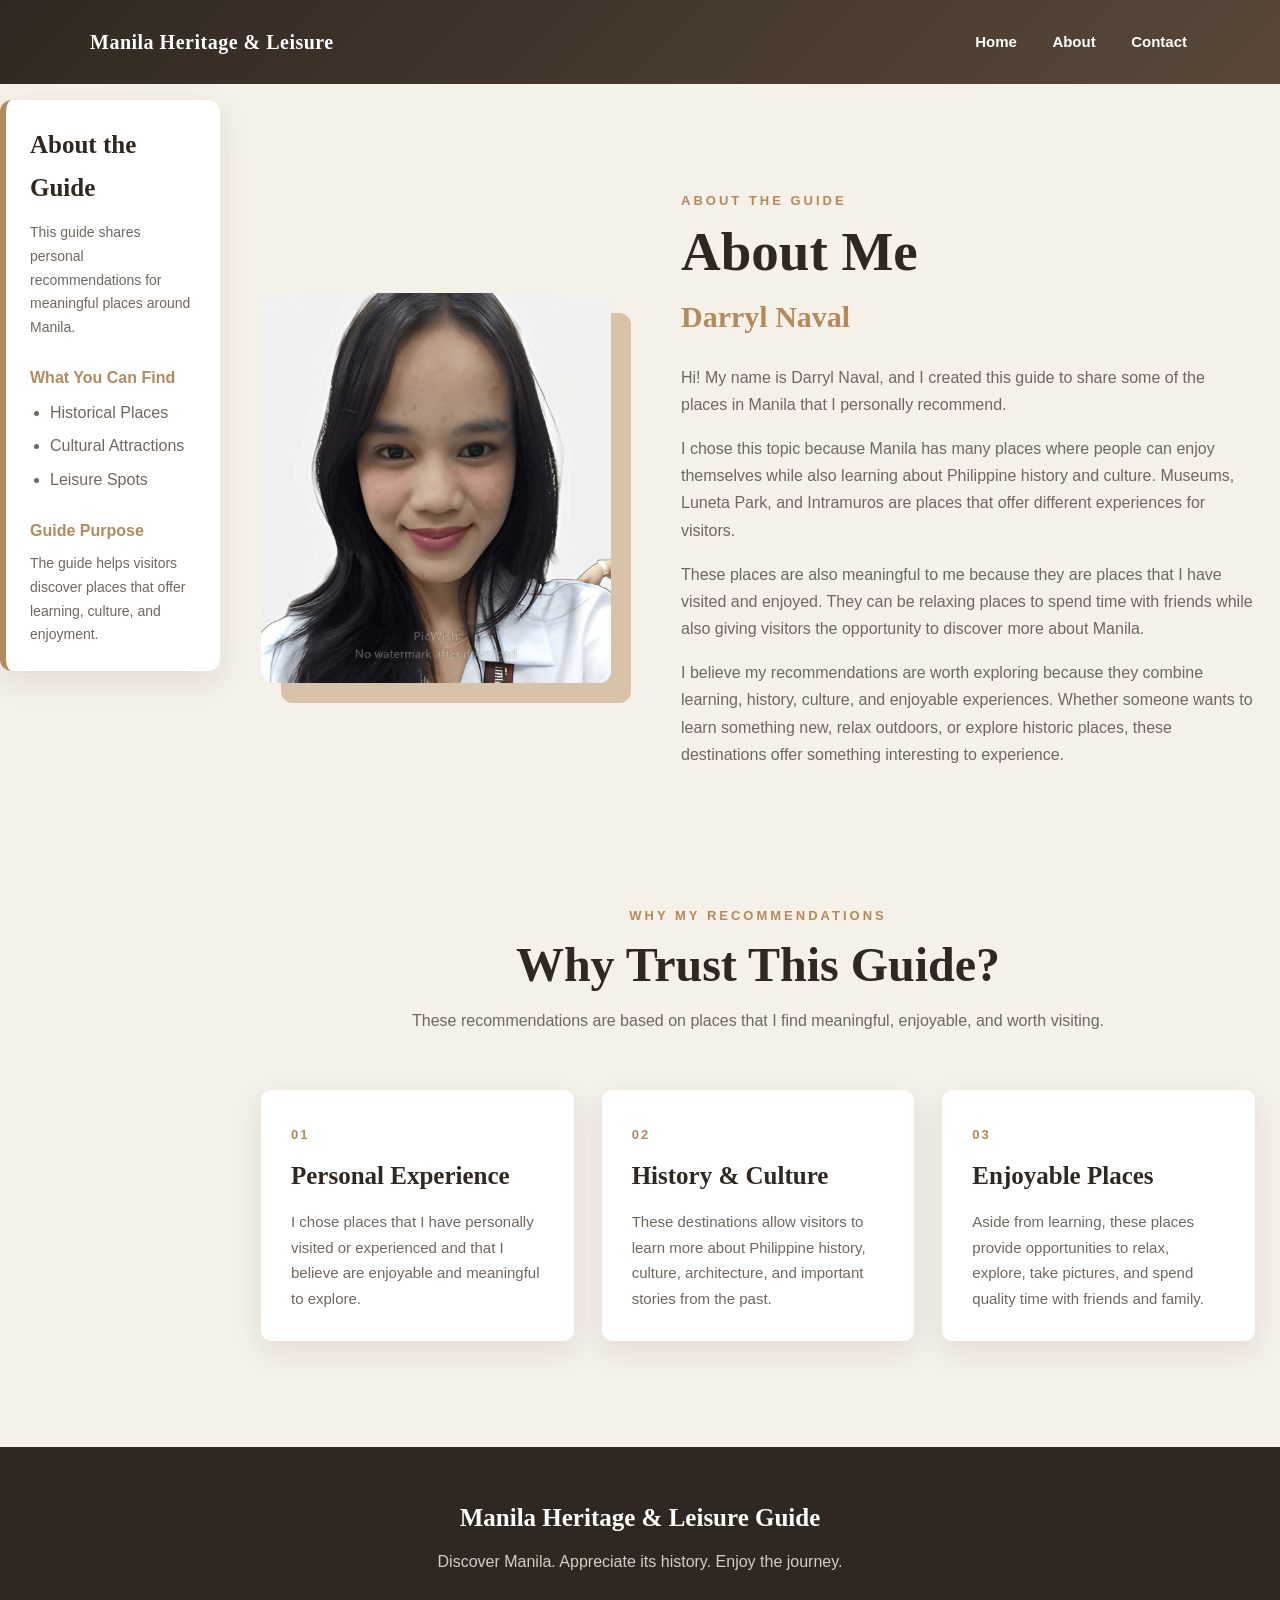
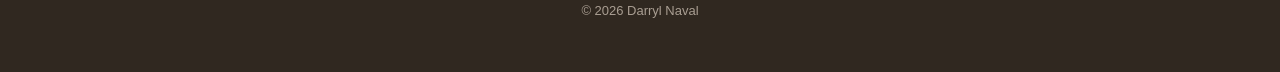
==== commit eb7bb850: "7.3 Give Your Guide a Grid Layout" ====
--- a/about.html
+++ b/about.html
@@ -12,214 +12,234 @@
 
 <body>
 
-    <!-- HEADER -->
-    <header class="site-header">
-
-        <h1 class="site-title">
-            <a href="index.html" class="site-logo">
-                Manila Heritage & Leisure
-            </a>
-        </h1>
-
-        <nav aria-label="Main navigation">
+    <div class="page">
+
+        <!-- HEADER -->
+        <header class="page-header">
+
+            <div class="nav-container">
+
+                <a href="index.html" class="site-logo">
+                    Manila Heritage & Leisure
+                </a>
+
+                <nav>
+                    <ul>
+                        <li><a href="index.html">Home</a></li>
+                        <li><a href="about.html">About</a></li>
+                        <li><a href="contact.html">Contact</a></li>
+                    </ul>
+                </nav>
+
+            </div>
+
+        </header>
+
+
+        <!-- SIDEBAR -->
+        <aside class="guide-sidebar">
+
+            <h2>
+                About the Guide
+            </h2>
+
+            <p>
+                This guide shares personal recommendations
+                for meaningful places around Manila.
+            </p>
+
+            <h3>
+                What You Can Find
+            </h3>
 
             <ul>
-                <li>
-                    <a href="index.html">
-                        Home
-                    </a>
-                </li>
-
-                <li>
-                    <a href="about.html" aria-current="page">
-                        About
-                    </a>
-                </li>
-
-                <li>
-                    <a href="contact.html">
-                        Contact
-                    </a>
-                </li>
+                <li>Historical Places</li>
+                <li>Cultural Attractions</li>
+                <li>Leisure Spots</li>
             </ul>
 
-        </nav>
-
-    </header>
-
-
-    <!-- MAIN CONTENT -->
-    <main>
-
-        <!-- ABOUT ME -->
-        <section class="about-page">
-
-            <div class="about-page-image">
-
-                <img
-                    src="dadada.jpg"
-                    alt="Photo of Darryl Naval"
-                >
-
-            </div>
-
-
-            <div class="about-page-content">
-
-                <p class="section-label">
-                    ABOUT THE GUIDE
-                </p>
-
-                <h1>
-                    About Me
-                </h1>
-
-                <h2>
-                    Darryl Naval
-                </h2>
-
-                <p>
-                    Hi! My name is Darryl Naval, and I created this guide
-                    to share some of the places in Manila that I personally
-                    recommend.
-                </p>
-
-                <p>
-                    I chose this topic because Manila has many places where
-                    people can enjoy themselves while also learning about
-                    Philippine history and culture. Museums, Luneta Park,
-                    and Intramuros are places that offer different experiences
-                    for visitors.
-                </p>
-
-                <p>
-                    These places are also meaningful to me because they are
-                    places that I have visited and enjoyed. They can be
-                    relaxing places to spend time with friends while also
-                    giving visitors the opportunity to discover more about
-                    Manila.
-                </p>
-
-                <p>
-                    I believe my recommendations are worth exploring because
-                    they combine learning, history, culture, and enjoyable
-                    experiences. Whether someone wants to learn something new,
-                    relax outdoors, or explore historic places, these
-                    destinations offer something interesting to experience.
-                </p>
-
-            </div>
-
-        </section>
-
-
-        <!-- WHY TRUST THIS GUIDE -->
-        <section class="about-details">
-
-            <div class="section-heading">
-
-                <p class="section-label">
-                    WHY MY RECOMMENDATIONS
-                </p>
-
-                <h2>
-                    Why Trust This Guide?
-                </h2>
-
-                <p>
-                    These recommendations are based on places that I find
-                    meaningful, enjoyable, and worth visiting.
-                </p>
-
-            </div>
-
-
-            <div class="trust-grid">
-
-
-                <!-- REASON 1 -->
-                <article class="info-card">
-
-                    <span class="info-number">
-                        01
-                    </span>
-
-                    <h3>
-                        Personal Experience
-                    </h3>
-
-                    <p>
-                        I chose places that I have personally visited or
-                        experienced and that I believe are enjoyable and
-                        meaningful to explore.
-                    </p>
-
-                </article>
-
-
-                <!-- REASON 2 -->
-                <article class="info-card">
-
-                    <span class="info-number">
-                        02
-                    </span>
-
-                    <h3>
-                        History & Culture
-                    </h3>
-
-                    <p>
-                        These destinations allow visitors to learn more
-                        about Philippine history, culture, architecture,
-                        and important stories from the past.
-                    </p>
-
-                </article>
-
-
-                <!-- REASON 3 -->
-                <article class="info-card">
-
-                    <span class="info-number">
-                        03
-                    </span>
-
-                    <h3>
-                        Enjoyable Places
-                    </h3>
-
-                    <p>
-                        Aside from learning, these places provide
-                        opportunities to relax, explore, take pictures,
-                        and spend quality time with friends and family.
-                    </p>
-
-                </article>
-
-
-            </div>
-
-        </section>
-
-    </main>
-
-
-    <!-- FOOTER -->
-    <footer>
-
-        <h2>
-            Manila Heritage & Leisure Guide
-        </h2>
-
-        <p>
-            Discover Manila. Appreciate its history. Enjoy the journey.
-        </p>
-
-        <p class="copyright">
-            © 2026 Darryl Naval
-        </p>
-
-    </footer>
+            <h3>
+                Guide Purpose
+            </h3>
+
+            <p>
+                The guide helps visitors discover places
+                that offer learning, culture, and enjoyment.
+            </p>
+
+        </aside>
+
+
+        <!-- MAIN CONTENT -->
+        <main>
+
+            <!-- ABOUT ME -->
+            <section class="about-page">
+
+                <div class="about-page-image">
+
+                    <img src="dadada.jpg"
+                         alt="Photo of Darryl Naval">
+
+                </div>
+
+
+                <div class="about-page-content">
+
+                    <p class="section-label">
+                        ABOUT THE GUIDE
+                    </p>
+
+                    <h1>
+                        About Me
+                    </h1>
+
+                    <h2>
+                        Darryl Naval
+                    </h2>
+
+                    <p>
+                        Hi! My name is Darryl Naval, and I created this guide
+                        to share some of the places in Manila that I personally
+                        recommend.
+                    </p>
+
+                    <p>
+                        I chose this topic because Manila has many places where
+                        people can enjoy themselves while also learning about
+                        Philippine history and culture. Museums, Luneta Park,
+                        and Intramuros are places that offer different experiences
+                        for visitors.
+                    </p>
+
+                    <p>
+                        These places are also meaningful to me because they are
+                        places that I have visited and enjoyed. They can be
+                        relaxing places to spend time with friends while also
+                        giving visitors the opportunity to discover more about
+                        Manila.
+                    </p>
+
+                    <p>
+                        I believe my recommendations are worth exploring because
+                        they combine learning, history, culture, and enjoyable
+                        experiences. Whether someone wants to learn something new,
+                        relax outdoors, or explore historic places, these
+                        destinations offer something interesting to experience.
+                    </p>
+
+                </div>
+
+            </section>
+
+
+            <!-- WHY TRUST THIS GUIDE -->
+            <section class="about-details">
+
+                <div class="section-heading">
+
+                    <p class="section-label">
+                        WHY MY RECOMMENDATIONS
+                    </p>
+
+                    <h2>
+                        Why Trust This Guide?
+                    </h2>
+
+                    <p>
+                        These recommendations are based on places that I find
+                        meaningful, enjoyable, and worth visiting.
+                    </p>
+
+                </div>
+
+
+                <div class="trust-grid">
+
+                    <!-- REASON 1 -->
+                    <article class="info-card">
+
+                        <span class="info-number">
+                            01
+                        </span>
+
+                        <h3>
+                            Personal Experience
+                        </h3>
+
+                        <p>
+                            I chose places that I have personally visited or
+                            experienced and that I believe are enjoyable and
+                            meaningful to explore.
+                        </p>
+
+                    </article>
+
+
+                    <!-- REASON 2 -->
+                    <article class="info-card">
+
+                        <span class="info-number">
+                            02
+                        </span>
+
+                        <h3>
+                            History & Culture
+                        </h3>
+
+                        <p>
+                            These destinations allow visitors to learn more
+                            about Philippine history, culture, architecture,
+                            and important stories from the past.
+                        </p>
+
+                    </article>
+
+
+                    <!-- REASON 3 -->
+                    <article class="info-card">
+
+                        <span class="info-number">
+                            03
+                        </span>
+
+                        <h3>
+                            Enjoyable Places
+                        </h3>
+
+                        <p>
+                            Aside from learning, these places provide
+                            opportunities to relax, explore, take pictures,
+                            and spend quality time with friends and family.
+                        </p>
+
+                    </article>
+
+                </div>
+
+            </section>
+
+        </main>
+
+
+        <!-- FOOTER -->
+        <footer>
+
+            <h2>
+                Manila Heritage & Leisure Guide
+            </h2>
+
+            <p>
+                Discover Manila. Appreciate its history. Enjoy the journey.
+            </p>
+
+            <p class="copyright">
+                © 2026 Darryl Naval
+            </p>
+
+        </footer>
+
+    </div>
 
 </body>
 
--- a/style.css
+++ b/style.css
@@ -38,14 +38,72 @@
 
 
 /* =========================================================
-   3. HEADER - FLEXBOX
-   ========================================================= */
-
-.site-header {
-    width: 100%;
-    min-height: 82px;
-    padding: 20px 25px;
-
+   3. PAGE GRID LAYOUT - 7.3
+   ========================================================= */
+
+.page {
+    display: grid;
+
+    grid-template-columns: 220px 1fr;
+
+    grid-template-areas:
+        "masthead masthead"
+        "side main"
+        "foot foot";
+
+    gap: 16px;
+
+    min-height: 100vh;
+}
+
+
+/* =========================================================
+   4. GRID AREA ASSIGNMENTS - 7.3
+   ========================================================= */
+
+header {
+    grid-area: masthead;
+}
+
+aside {
+    grid-area: side;
+}
+
+main {
+    grid-area: main;
+}
+
+footer {
+    grid-area: foot;
+}
+
+
+/* =========================================================
+   5. LAYOUT REGIONS - HEADER
+   ========================================================= */
+
+.hero {
+    min-height: 85vh;
+    padding: 0 20px;
+
+    background:
+        linear-gradient(
+            rgba(48, 40, 32, 0.78),
+            rgba(48, 40, 32, 0.78)
+        ),
+        url("images/intramuros.jpg");
+
+    background-size: cover;
+    background-position: center;
+
+    display: flex;
+    flex-direction: column;
+
+    text-align: center;
+    color: #ffffff;
+}
+
+.page-header {
     background:
         linear-gradient(
             135deg,
@@ -54,37 +112,33 @@
         );
 
     color: #ffffff;
+}
+
+
+/* =========================================================
+   6. NAVIGATION
+   ========================================================= */
+
+.top-navigation,
+.nav-container {
+    width: 100%;
+    max-width: 1150px;
+    margin: 0 auto;
+    padding: 25px;
 
     display: flex;
     justify-content: space-between;
     align-items: center;
 
-    gap: 25px;
-
     position: relative;
-    z-index: 100;
-}
-
-
-/*
-   The header has exactly two direct children:
-   1. h1.site-title
-   2. nav
-*/
-
-.site-title {
-    margin: 0;
-    padding: 0;
-    line-height: 1;
+    z-index: 10;
 }
 
 .site-logo {
     color: #ffffff;
-
     font-family: Georgia, "Times New Roman", serif;
     font-size: 20px;
     font-weight: bold;
-
     text-decoration: none;
     letter-spacing: 0.5px;
 }
@@ -95,40 +149,22 @@
 
 
 /* =========================================================
-   4. NAVIGATION - FLEXBOX
-   ========================================================= */
-
-.site-header nav {
-    flex: 0 0 auto;
-}
-
-.site-header nav ul {
-    display: flex;
-    align-items: center;
-    justify-content: flex-end;
-
-    gap: 20px;
-
+   7. NAVIGATION BAR
+   ========================================================= */
+
+nav ul {
     list-style: none;
     padding: 0;
-    margin: 0;
-}
-
-
-/*
-   No display:inline-block here.
-   Flexbox controls the navigation items.
-*/
-
-.site-header nav li {
+}
+
+nav li {
+    display: inline-block;
     list-style: none;
-    margin: 0;
-    padding: 0;
-}
-
-.site-header nav a {
+    margin-left: 25px;
+}
+
+nav a {
     color: #ffffff;
-
     text-decoration: none;
 
     font-size: 15px;
@@ -137,84 +173,95 @@
     padding: 7px 3px;
 }
 
-.site-header nav a:hover {
-    color: var(--brand-color);
-}
-
-.site-header nav a[aria-current="page"] {
-    color: var(--brand-color);
-}
-
-
-/* =========================================================
-   5. HERO - CENTERING WITH FLEXBOX
-   ========================================================= */
-
-/*
-   The hero is centered both horizontally and vertically.
-   min-height gives flexbox enough height for vertical centering.
-*/
-
-.hero {
-    min-height: 85vh;
-    padding: 60px 20px;
-
-    background:
-        linear-gradient(
-            rgba(48, 40, 32, 0.78),
-            rgba(48, 40, 32, 0.78)
-        ),
-        url("images/intramuros.jpg");
-
-    background-size: cover;
-    background-position: center;
-
-    display: flex;
-    justify-content: center;
-    align-items: center;
-
-    text-align: center;
-    color: #ffffff;
-}
+nav a:hover {
+    color: var(--brand-color);
+}
+
+
+/* =========================================================
+   8. SIDEBAR
+   ========================================================= */
+
+.guide-sidebar {
+    background-color: #ffffff;
+
+    padding: 24px;
+
+    border-left: 6px solid var(--brand-color);
+    border-radius: 12px;
+
+    box-shadow:
+        0 10px 30px rgba(60, 45, 30, 0.10);
+
+    align-self: start;
+}
+
+.guide-sidebar h2 {
+    font-family: Georgia, "Times New Roman", serif;
+    font-size: 25px;
+    color: var(--ink-color);
+    margin-bottom: 12px;
+}
+
+.guide-sidebar h3 {
+    color: var(--brand-color);
+    font-size: 16px;
+
+    margin-top: 24px;
+    margin-bottom: 8px;
+}
+
+.guide-sidebar p {
+    color: var(--muted-color);
+    font-size: 14px;
+}
+
+.guide-sidebar ul {
+    padding-left: 20px;
+}
+
+.guide-sidebar li {
+    color: var(--muted-color);
+    margin-bottom: 6px;
+}
+
+
+/* =========================================================
+   9. HERO CONTENT
+   ========================================================= */
 
 .hero-content {
     max-width: 850px;
     width: 100%;
-
-    margin: 0 auto;
-    padding: 20px;
+    margin: auto;
+    padding: 60px 20px 90px;
 }
 
 .eyebrow {
     font-size: 13px;
     letter-spacing: 4px;
     margin-bottom: 20px;
-
-    color: var(--brand-color);
-    font-weight: bold;
-}
-
-.hero h2 {
-    font-family: Georgia, "Times New Roman", serif;
-
+    color: var(--brand-color);
+    font-weight: bold;
+}
+
+.hero h1 {
+    font-family: Georgia, "Times New Roman", serif;
     font-size: clamp(45px, 7vw, 82px);
     line-height: 1.05;
-
     margin-bottom: 25px;
 }
 
 .tagline {
     max-width: 650px;
-
     margin: 0 auto 35px;
-
     font-size: 18px;
     color: #f1e9dc;
 }
 
 
 /* =========================================================
-   6. BUTTONS
+   10. BUTTONS
    ========================================================= */
 
 .explore-button,
@@ -230,10 +277,6 @@
     font-weight: bold;
 
     border-radius: 30px;
-
-    transition:
-        background-color 0.2s ease,
-        transform 0.2s ease;
 }
 
 .explore-button:hover,
@@ -244,50 +287,42 @@
 
 
 /* =========================================================
-   7. MAIN CONTENT
+   11. MAIN
    ========================================================= */
 
 main {
     max-width: 1150px;
-
+    width: 100%;
     margin: 0 auto;
-
     padding: 90px 25px;
-}
-
-
-/* =========================================================
-   8. SECTION HEADINGS
+    min-width: 0;
+}
+
+
+/* =========================================================
+   12. SECTION HEADINGS
    ========================================================= */
 
 .section-heading {
     text-align: center;
-
     max-width: 700px;
-
     margin: 0 auto 55px;
 }
 
 .section-label {
     color: var(--brand-color);
-
     font-size: 13px;
     font-weight: bold;
-
     letter-spacing: 3px;
-
     margin-bottom: 10px;
 }
 
 .section-heading h1,
 .section-heading h2 {
     font-family: Georgia, "Times New Roman", serif;
-
     font-size: 48px;
     line-height: 1.15;
-
-    color: var(--ink-color);
-
+    color: var(--ink-color);
     margin-bottom: 15px;
 }
 
@@ -298,7 +333,7 @@
 
 
 /* =========================================================
-   9. PLACE CARDS
+   13. PLACE CARDS
    ========================================================= */
 
 .places-section {
@@ -307,15 +342,12 @@
 
 .places-grid {
     display: grid;
-
     grid-template-columns: repeat(3, 1fr);
-
     gap: 28px;
 }
 
 .place-card {
     background-color: #ffffff;
-
     border-radius: 12px;
 
     padding: 16px;
@@ -328,10 +360,6 @@
 
     box-shadow:
         0 10px 30px rgba(60, 45, 30, 0.10);
-
-    transition:
-        transform 0.2s ease,
-        box-shadow 0.2s ease;
 }
 
 .place-card:hover {
@@ -343,16 +371,13 @@
 
 .card-image {
     height: 260px;
-
     overflow: hidden;
-
     border-radius: 8px;
 }
 
 .card-image img {
     width: 100%;
     height: 100%;
-
     object-fit: cover;
 }
 
@@ -362,18 +387,14 @@
 
 .place-number {
     color: var(--brand-color);
-
     font-size: 13px;
     font-weight: bold;
-
     letter-spacing: 2px;
 }
 
 .card-content h3 {
     font-family: Georgia, "Times New Roman", serif;
-
     font-size: 29px;
-
     color: var(--ink-color);
 
     margin: 8px 0 12px;
@@ -381,26 +402,22 @@
 
 .card-content p {
     color: var(--muted-color);
-
     font-size: 15px;
-
     margin-bottom: 12px;
 }
 
 .card-content p:first-of-type {
     color: var(--brand-color);
-
-    font-weight: bold;
-}
-
-
-/* =========================================================
-   10. READ MORE
+    font-weight: bold;
+}
+
+
+/* =========================================================
+   14. READ MORE
    ========================================================= */
 
 .read-more {
     display: inline-block;
-
     margin-top: 8px;
 
     color: var(--brand-color);
@@ -421,27 +438,21 @@
 
 
 /* =========================================================
-   11. ABOUT PAGE
+   15. ABOUT PAGE
    ========================================================= */
 
 .about-page {
     display: grid;
-
     grid-template-columns: 350px 1fr;
-
     gap: 70px;
-
     align-items: center;
-
     margin-bottom: 100px;
 }
 
 .about-page-image img {
     width: 100%;
     height: 390px;
-
     object-fit: cover;
-
     border-radius: 12px;
 
     box-shadow:
@@ -450,34 +461,27 @@
 
 .about-page-content h1 {
     font-family: Georgia, "Times New Roman", serif;
-
     font-size: 55px;
     line-height: 1.1;
-
-    color: var(--ink-color);
-
+    color: var(--ink-color);
     margin-bottom: 8px;
 }
 
 .about-page-content h2 {
     font-family: Georgia, "Times New Roman", serif;
-
     font-size: 30px;
-
-    color: var(--brand-color);
-
+    color: var(--brand-color);
     margin-bottom: 22px;
 }
 
 .about-page-content p:not(.section-label) {
     color: var(--muted-color);
-
     margin-bottom: 17px;
 }
 
 
 /* =========================================================
-   12. TRUST CARDS
+   16. TRUST CARDS
    ========================================================= */
 
 .about-details {
@@ -486,23 +490,17 @@
 
 .trust-grid {
     display: grid;
-
     grid-template-columns: repeat(3, 1fr);
-
     gap: 28px;
 }
 
 .info-card {
     background-color: #ffffff;
-
     padding: 30px;
-
     border-radius: 10px;
 
     box-shadow:
         0 10px 30px rgba(60, 45, 30, 0.10);
-
-    transition: transform 0.2s ease;
 }
 
 .info-card:hover {
@@ -511,49 +509,40 @@
 
 .info-number {
     color: var(--brand-color);
-
     font-size: 13px;
     font-weight: bold;
-
     letter-spacing: 2px;
 }
 
 .info-card h3 {
     font-family: Georgia, "Times New Roman", serif;
-
     font-size: 25px;
-
-    color: var(--ink-color);
-
+    color: var(--ink-color);
     margin: 8px 0 12px;
 }
 
 .info-card p {
     color: var(--muted-color);
-
     font-size: 15px;
 }
 
 
 /* =========================================================
-   13. CONTACT PAGE
+   17. CONTACT PAGE
    ========================================================= */
 
 .contact-page {
     min-height: 60vh;
-
     padding-top: 10px;
 }
 
 .contact-card {
     max-width: 780px;
-
     margin: 0 auto;
 
     padding: 45px;
 
     background-color: #ffffff;
-
     border-radius: 18px;
 
     border-top: 5px solid var(--brand-color);
@@ -564,21 +553,8 @@
 
 .contact-card h2 {
     font-family: Georgia, "Times New Roman", serif;
-
     font-size: 34px;
-
-    color: var(--ink-color);
-
-    margin-bottom: 12px;
-}
-
-.contact-card h3 {
-    font-family: Georgia, "Times New Roman", serif;
-
-    font-size: 28px;
-
-    color: var(--ink-color);
-
+    color: var(--ink-color);
     margin-bottom: 12px;
 }
 
@@ -588,24 +564,19 @@
 
 
 /* =========================================================
-   14. FORM
+   18. FORM
    ========================================================= */
 
 .contact-card form {
     width: 100%;
-
     margin-top: 30px;
 }
 
 .contact-card fieldset {
     border: 1px solid #dfd2c3;
-
     border-radius: 14px;
-
     padding: 30px;
-
     margin: 0 0 22px;
-
     background-color: #fffdfa;
 }
 
@@ -615,7 +586,6 @@
     color: var(--brand-color);
 
     font-family: Georgia, "Times New Roman", serif;
-
     font-size: 18px;
     font-weight: bold;
 }
@@ -626,50 +596,36 @@
 
 .form-group > label {
     display: block;
-
     margin-bottom: 8px;
 
     color: var(--ink-color);
-
     font-size: 15px;
     font-weight: bold;
 }
-
-
-/* INPUTS AND TEXTAREA */
 
 .form-group input:not([type="radio"]):not([type="checkbox"]),
 .form-group select,
 .form-group textarea {
     display: block;
-
     width: 100%;
 
     padding: 13px 15px;
 
     border: 1px solid #d8cabc;
-
     border-radius: 9px;
 
     background-color: #ffffff;
-
     color: var(--ink-color);
 
     font-family: Arial, Helvetica, sans-serif;
-
     font-size: 15px;
-
     line-height: 1.5;
 }
 
 .form-group textarea {
     min-height: 160px;
-
     resize: vertical;
 }
-
-
-/* FOCUS STATE */
 
 .form-group input:focus,
 .form-group select:focus,
@@ -677,34 +633,28 @@
     border-color: var(--brand-color);
 
     outline: 3px solid var(--brand-color);
-
     outline-offset: 2px;
 }
 
 
 /* =========================================================
-   15. RADIO AND CHECKBOX
+   19. RADIO AND CHECKBOX
    ========================================================= */
 
 .form-group:has(input[type="radio"]),
 .form-group:has(input[type="checkbox"]) {
     display: flex;
-
     align-items: center;
-
     gap: 12px;
 
     min-height: 45px;
-
     margin-bottom: 12px;
-
     padding: 10px 12px;
 }
 
 .form-group:has(input[type="radio"]) > label,
 .form-group:has(input[type="checkbox"]) > label {
     margin: 0;
-
     cursor: pointer;
 }
 
@@ -718,35 +668,29 @@
 
 
 /* =========================================================
-   16. SEND BUTTON
+   20. SEND BUTTON
    ========================================================= */
 
 .send-button,
 .contact-card button {
     display: block;
-
     width: 100%;
 
     background-color: var(--brand-color);
-
     color: #ffffff;
 
     padding: 14px 25px;
 
     border: none;
-
     border-radius: 30px;
 
     margin-top: 8px;
 
     font-family: Arial, Helvetica, sans-serif;
-
     font-size: 15px;
     font-weight: bold;
 
     cursor: pointer;
-
-    transition: background-color 0.2s ease;
 }
 
 .send-button:hover,
@@ -757,55 +701,45 @@
 .send-button:focus,
 .contact-card button:focus {
     outline: 3px solid var(--brand-color);
-
     outline-offset: 3px;
 }
 
 
 /* =========================================================
-   17. SUCCESS MESSAGE
+   21. SUCCESS MESSAGE
    ========================================================= */
 
 .success-message {
     margin-top: 22px;
-
     padding: 15px 18px;
 
     border-left: 4px solid #7b9a6b;
-
     border-radius: 8px;
 
     background-color: #edf5e9;
-
     color: #3f6134 !important;
 
     font-size: 15px;
-
-    font-weight: bold;
-}
-
-
-/* =========================================================
-   18. OTHER CONTACT
+    font-weight: bold;
+}
+
+
+/* =========================================================
+   22. OTHER CONTACT
    ========================================================= */
 
 .other-contact {
     margin-top: 45px;
-
     padding-top: 35px;
-
     border-top: 1px solid #e5ddd4;
 }
 
 .contact-list {
     padding-left: 25px;
-
-    margin-top: 15px;
 }
 
 .contact-list li {
     color: var(--muted-color);
-
     margin-bottom: 14px;
 }
 
@@ -815,30 +749,24 @@
 
 .contact-list a {
     color: var(--brand-color);
-
-    font-weight: bold;
-
+    font-weight: bold;
     text-decoration: none;
 }
 
 
 /* =========================================================
-   19. PLACE DETAIL PAGE
+   23. PLACE DETAIL PAGE
    ========================================================= */
 
 .place-detail {
     max-width: 1050px;
-
     margin: 0 auto;
-
     padding: 80px 25px 110px;
 }
 
 .detail-header {
     max-width: 850px;
-
     margin: 0 auto 55px;
-
     text-align: center;
 }
 
@@ -848,7 +776,6 @@
 
     font-size: 13px;
     font-weight: bold;
-
     letter-spacing: 3px;
 
     margin-bottom: 14px;
@@ -856,40 +783,33 @@
 
 .detail-header h1 {
     font-family: Georgia, "Times New Roman", serif;
-
     font-size: clamp(45px, 6vw, 70px);
-
     line-height: 1.05;
 
     color: var(--ink-color);
-
     margin-bottom: 18px;
 }
 
 .detail-intro {
     max-width: 720px;
-
     margin: 0 auto;
 
     color: var(--muted-color);
-
     font-size: 18px;
 }
 
 
 /* =========================================================
-   20. PLACE DETAIL IMAGE
+   24. PLACE DETAIL IMAGE
    ========================================================= */
 
 .detail-image {
     width: 100%;
-
     max-width: 1000px;
 
     margin: 0 auto 70px;
 
     overflow: hidden;
-
     border-radius: 16px;
 
     box-shadow:
@@ -898,20 +818,17 @@
 
 .detail-image img {
     width: 100%;
-
     height: 560px;
-
     object-fit: cover;
 }
 
 
 /* =========================================================
-   21. PLACE DETAIL CONTENT
+   25. PLACE DETAIL CONTENT
    ========================================================= */
 
 .detail-content {
     max-width: 900px;
-
     margin: 0 auto;
 }
 
@@ -923,36 +840,29 @@
     font-family: Georgia, "Times New Roman", serif;
 
     font-size: 38px;
-
     line-height: 1.15;
 
     color: var(--ink-color);
-
     margin-bottom: 20px;
 }
 
 .detail-section p {
     color: var(--muted-color);
-
     font-size: 17px;
-
     line-height: 1.9;
-
     margin-bottom: 18px;
 }
 
 
 /* =========================================================
-   22. DETAILS TABLE
+   26. DETAILS TABLE
    ========================================================= */
 
 .details-table-wrapper {
     width: 100%;
-
     overflow-x: auto;
 
     background-color: #ffffff;
-
     border-radius: 12px;
 
     box-shadow:
@@ -961,16 +871,13 @@
 
 .details-table {
     width: 100%;
-
     border-collapse: collapse;
-
     min-width: 600px;
 }
 
 .details-table th,
 .details-table td {
     padding: 18px 22px;
-
     text-align: left;
 
     border-bottom: 1px solid #e5ddd4;
@@ -980,30 +887,25 @@
     width: 32%;
 
     background-color: #eee5d9;
-
     color: var(--ink-color);
 
     font-size: 14px;
-
     font-weight: bold;
 }
 
 .details-table td {
     color: var(--muted-color);
-
     background-color: #ffffff;
-
     font-size: 15px;
 }
 
 
 /* =========================================================
-   23. BACK BUTTON
+   27. BACK BUTTON
    ========================================================= */
 
 .back-button {
     margin-top: 5px;
-
     background-color: var(--ink-color);
 }
 
@@ -1013,24 +915,20 @@
 
 
 /* =========================================================
-   24. FOOTER
+   28. FOOTER
    ========================================================= */
 
 footer {
     background-color: var(--ink-color);
-
     color: #ffffff;
 
     text-align: center;
-
     padding: 50px 20px;
 }
 
 footer h2 {
     font-family: Georgia, "Times New Roman", serif;
-
     font-size: 25px;
-
     margin-bottom: 8px;
 }
 
@@ -1040,226 +938,173 @@
 
 footer .copyright {
     margin-top: 25px;
-
     font-size: 13px;
-
     color: #a99e92;
 }
 
 
 /* =========================================================
-   25. RESPONSIVE DESIGN
+   29. RESPONSIVE ADJUSTMENTS
    ========================================================= */
 
 @media (max-width: 850px) {
 
-    .site-header {
+    .page {
+        grid-template-columns: 1fr;
+
+        grid-template-areas:
+            "masthead"
+            "main"
+            "side"
+            "foot";
+    }
+
+    .top-navigation,
+    .nav-container {
         padding: 20px;
     }
-
 
     .about-page {
         grid-template-columns: 1fr;
-
         gap: 45px;
     }
-
 
     .about-page-image {
         max-width: 400px;
-
         margin: auto;
     }
-
 
     .places-grid {
         grid-template-columns: 1fr;
     }
 
-
     .place-card {
         max-width: 600px;
-
         width: 100%;
-
         margin: 0 auto 20px;
     }
-
 
     .trust-grid {
         grid-template-columns: 1fr;
     }
 
-
     .detail-image img {
         height: 450px;
     }
-
-}
-
-
-/* =========================================================
-   26. MOBILE
+}
+
+
+/* =========================================================
+   30. MOBILE
    ========================================================= */
 
 @media (max-width: 600px) {
 
-    /*
-       Header stays in a row.
-       This keeps the logo on the left
-       and navigation on the right.
-    */
-
-    .site-header {
-        min-height: 70px;
-
-        padding: 16px 18px;
-
-        gap: 12px;
-    }
-
-
-    .site-logo {
-        font-size: 17px;
-    }
-
-
-    .site-header nav ul {
-        gap: 12px;
-    }
-
-
-    .site-header nav a {
-        font-size: 13px;
-
-        padding: 5px 2px;
-    }
-
+    .top-navigation,
+    .nav-container {
+        flex-direction: column;
+        gap: 18px;
+        text-align: center;
+    }
+
+    nav li {
+        margin-left: 10px;
+        margin-right: 10px;
+    }
 
     main {
         padding: 60px 18px;
     }
 
-
     .hero {
         min-height: 75vh;
-
-        padding: 50px 18px;
-    }
-
-
-    .hero h2 {
+    }
+
+    .hero h1 {
         font-size: 42px;
     }
-
 
     .tagline {
         font-size: 16px;
     }
 
-
     .about-page-content h1 {
         font-size: 42px;
     }
-
 
     .section-heading h1,
     .section-heading h2 {
         font-size: 38px;
     }
 
-
     .contact-card {
         padding: 30px 22px;
-
         border-radius: 14px;
     }
-
 
     .contact-card fieldset {
         padding: 22px 18px;
     }
 
-
     .detail-header h1 {
         font-size: 42px;
     }
 
-
     .detail-intro {
         font-size: 16px;
     }
 
-
     .detail-image {
         margin-bottom: 50px;
-
         border-radius: 12px;
     }
-
 
     .detail-image img {
         height: 330px;
     }
 
-
     .detail-section h2 {
         font-size: 32px;
     }
 
-
     .detail-section p {
         font-size: 16px;
     }
-
-}
-
-
-/* =========================================================
-   27. SMALL PHONES
+}
+
+
+/* =========================================================
+   31. SMALL PHONES
    ========================================================= */
 
 @media (max-width: 420px) {
 
-    .site-header {
-        padding: 14px 12px;
-
-        gap: 8px;
-    }
-
-
     .site-logo {
-        font-size: 15px;
-    }
-
-
-    .site-header nav ul {
-        gap: 8px;
-    }
-
-
-    .site-header nav a {
-        font-size: 12px;
-    }
-
-
-    .hero h2 {
+        font-size: 18px;
+    }
+
+    nav li {
+        margin-left: 6px;
+        margin-right: 6px;
+    }
+
+    nav a {
+        font-size: 14px;
+    }
+
+    .hero h1 {
         font-size: 36px;
     }
-
 
     .detail-header h1 {
         font-size: 36px;
     }
 
-
     .detail-image img {
         height: 280px;
     }
 
-
     .contact-card {
         padding: 25px 17px;
     }
-
 }
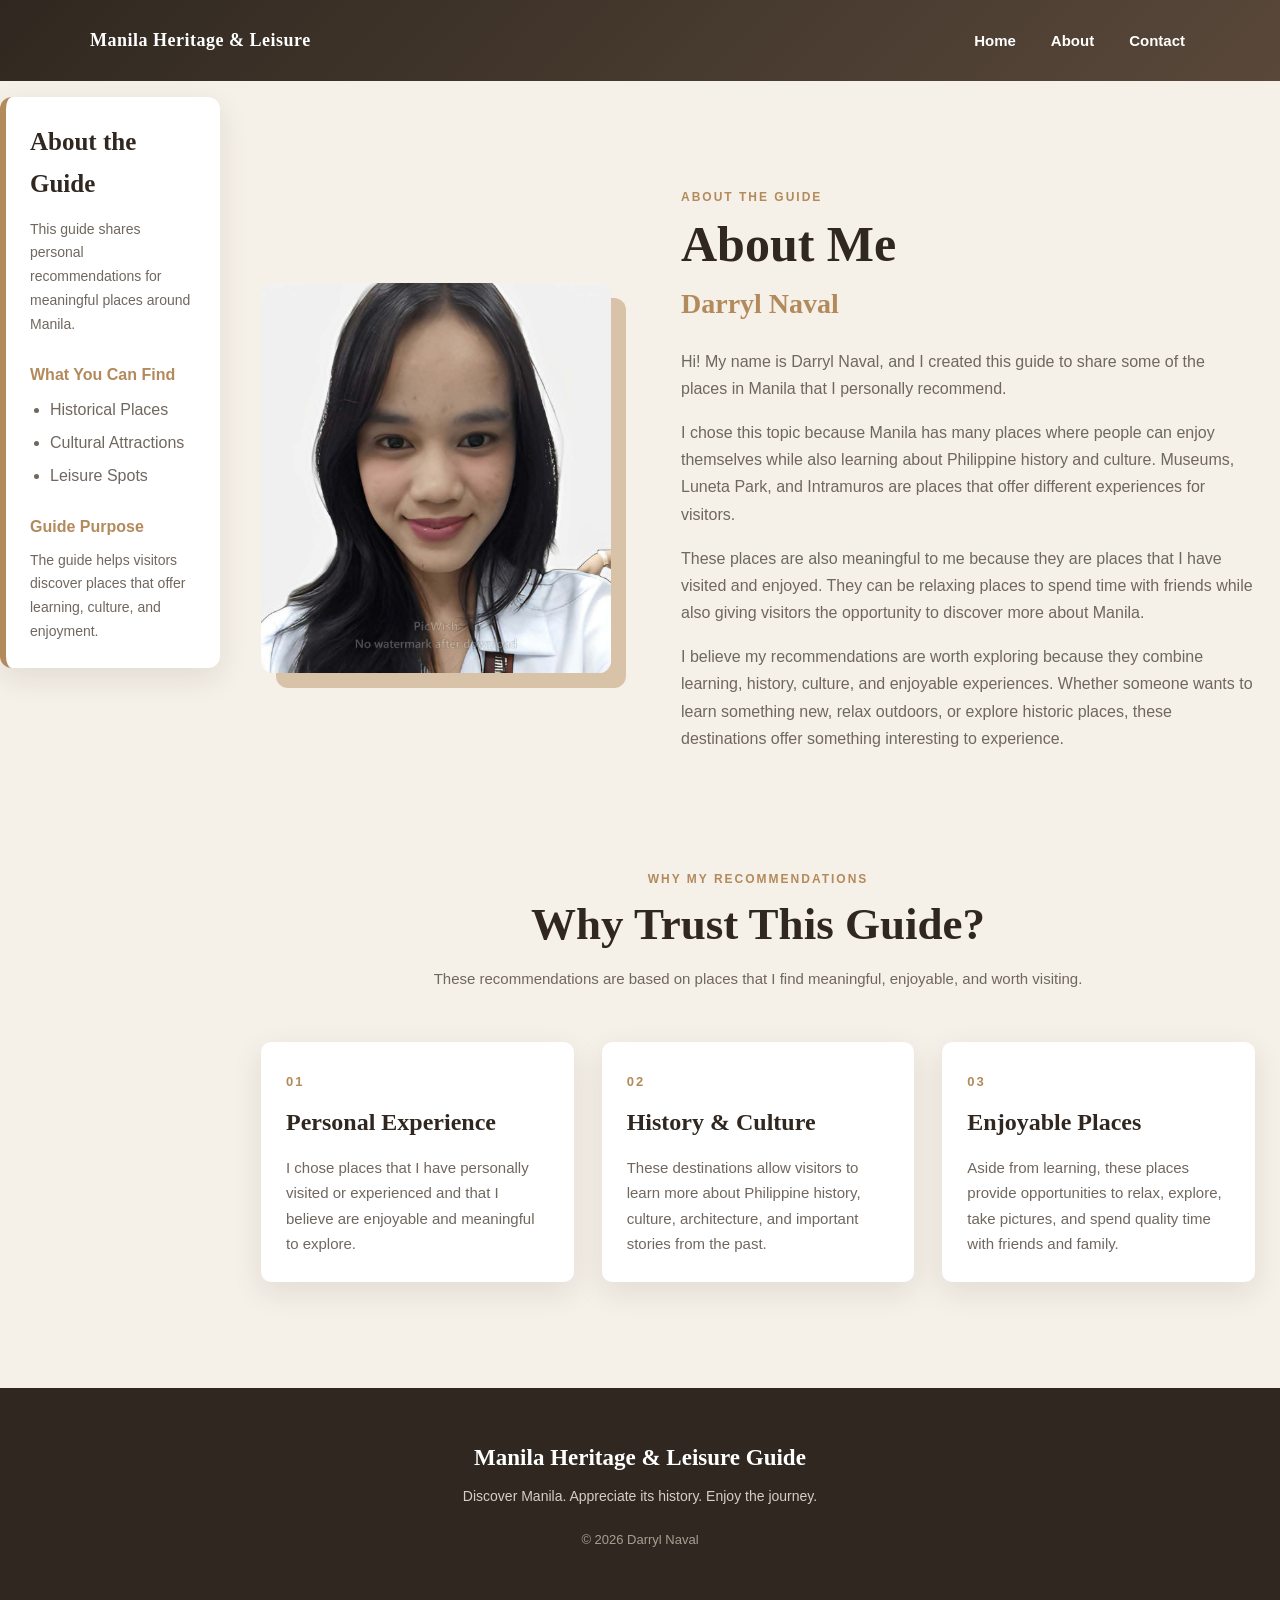
==== commit 1a141297: "7.4 Make Your Guide Responsive" ====
--- a/about.html
+++ b/about.html
@@ -73,13 +73,14 @@
         <!-- MAIN CONTENT -->
         <main>
 
-            <!-- ABOUT ME -->
             <section class="about-page">
 
                 <div class="about-page-image">
 
-                    <img src="dadada.jpg"
-                         alt="Photo of Darryl Naval">
+                    <img
+                        src="dadada.jpg"
+                        alt="Photo of Darryl Naval"
+                    >
 
                 </div>
 
@@ -156,7 +157,6 @@
 
                 <div class="trust-grid">
 
-                    <!-- REASON 1 -->
                     <article class="info-card">
 
                         <span class="info-number">
@@ -176,7 +176,6 @@
                     </article>
 
 
-                    <!-- REASON 2 -->
                     <article class="info-card">
 
                         <span class="info-number">
@@ -196,7 +195,6 @@
                     </article>
 
 
-                    <!-- REASON 3 -->
                     <article class="info-card">
 
                         <span class="info-number">
--- a/style.css
+++ b/style.css
@@ -1,3 +1,10 @@
+/* =========================================================
+   MANILA HERITAGE & LEISURE GUIDE
+   7.4 - MAKE YOUR GUIDE RESPONSIVE
+   Mobile-First Stylesheet
+   ========================================================= */
+
+
 /* =========================================================
    1. VARIABLES
    ========================================================= */
@@ -7,11 +14,14 @@
     --ink-color: #302820;
     --muted-color: #70675f;
     --light-bg: #f5f0e8;
+    --white: #ffffff;
+    --border-color: #dfd2c3;
 }
 
 
 /* =========================================================
    2. BASE STYLES
+   Mobile-first
    ========================================================= */
 
 * {
@@ -29,62 +39,75 @@
     line-height: 1.7;
     color: var(--ink-color);
     background-color: var(--light-bg);
+    overflow-x: hidden;
 }
 
 img {
     max-width: 100%;
+    height: auto;
     display: block;
 }
 
 
 /* =========================================================
-   3. PAGE GRID LAYOUT - 7.3
+   3. PAGE GRID
+   Mobile: single column
    ========================================================= */
 
 .page {
     display: grid;
 
-    grid-template-columns: 220px 1fr;
+    grid-template-columns: 1fr;
 
     grid-template-areas:
-        "masthead masthead"
-        "side main"
-        "foot foot";
+        "masthead"
+        "main"
+        "side"
+        "foot";
 
     gap: 16px;
 
     min-height: 100vh;
-}
-
-
-/* =========================================================
-   4. GRID AREA ASSIGNMENTS - 7.3
-   ========================================================= */
-
-header {
+
+    width: 100%;
+}
+
+
+/* =========================================================
+   4. GRID AREA ASSIGNMENTS
+   ========================================================= */
+
+.page > header,
+.page > .hero,
+.page > .page-header {
     grid-area: masthead;
 }
 
-aside {
+.page > aside,
+.page > .guide-sidebar {
     grid-area: side;
 }
 
-main {
+.page > main {
     grid-area: main;
 }
 
-footer {
+.page > footer,
+.page > .site-footer {
     grid-area: foot;
 }
 
 
 /* =========================================================
-   5. LAYOUT REGIONS - HEADER
+   5. HEADER / HERO
    ========================================================= */
 
 .hero {
-    min-height: 85vh;
-    padding: 0 20px;
+    width: 100%;
+
+    min-height: 75vh;
+
+    padding: 0 15px;
 
     background:
         linear-gradient(
@@ -99,11 +122,12 @@
     display: flex;
     flex-direction: column;
 
-    text-align: center;
     color: #ffffff;
 }
 
 .page-header {
+    width: 100%;
+
     background:
         linear-gradient(
             135deg,
@@ -117,30 +141,53 @@
 
 /* =========================================================
    6. NAVIGATION
+   Mobile: centered
    ========================================================= */
 
 .top-navigation,
 .nav-container {
     width: 100%;
+
     max-width: 1150px;
+
     margin: 0 auto;
-    padding: 25px;
+
+    padding: 20px 15px;
 
     display: flex;
-    justify-content: space-between;
+
+    flex-direction: column;
+
+    justify-content: center;
+
     align-items: center;
 
+    gap: 18px;
+
     position: relative;
+
     z-index: 10;
 }
+
+
+/* Website logo */
 
 .site-logo {
     color: #ffffff;
+
     font-family: Georgia, "Times New Roman", serif;
-    font-size: 20px;
+
+    font-size: 18px;
+
     font-weight: bold;
+
     text-decoration: none;
+
     letter-spacing: 0.5px;
+
+    text-align: center;
+
+    white-space: nowrap;
 }
 
 .site-logo:hover {
@@ -154,23 +201,37 @@
 
 nav ul {
     list-style: none;
+
     padding: 0;
+    margin: 0;
+
+    display: flex;
+
+    flex-wrap: wrap;
+
+    justify-content: center;
+
+    align-items: center;
+
+    gap: 8px;
 }
 
 nav li {
     display: inline-block;
+
     list-style: none;
-    margin-left: 25px;
 }
 
 nav a {
     color: #ffffff;
+
     text-decoration: none;
 
-    font-size: 15px;
+    font-size: 14px;
+
     font-weight: bold;
 
-    padding: 7px 3px;
+    padding: 7px 5px;
 }
 
 nav a:hover {
@@ -183,11 +244,14 @@
    ========================================================= */
 
 .guide-sidebar {
+    width: 100%;
+
     background-color: #ffffff;
 
-    padding: 24px;
+    padding: 20px;
 
     border-left: 6px solid var(--brand-color);
+
     border-radius: 12px;
 
     box-shadow:
@@ -198,13 +262,17 @@
 
 .guide-sidebar h2 {
     font-family: Georgia, "Times New Roman", serif;
+
     font-size: 25px;
+
     color: var(--ink-color);
+
     margin-bottom: 12px;
 }
 
 .guide-sidebar h3 {
     color: var(--brand-color);
+
     font-size: 16px;
 
     margin-top: 24px;
@@ -213,6 +281,7 @@
 
 .guide-sidebar p {
     color: var(--muted-color);
+
     font-size: 14px;
 }
 
@@ -222,6 +291,7 @@
 
 .guide-sidebar li {
     color: var(--muted-color);
+
     margin-bottom: 6px;
 }
 
@@ -232,30 +302,45 @@
 
 .hero-content {
     max-width: 850px;
-    width: 100%;
+
+    width: 100%;
+
     margin: auto;
-    padding: 60px 20px 90px;
+
+    padding: 40px 15px 70px;
+
+    text-align: center;
 }
 
 .eyebrow {
-    font-size: 13px;
-    letter-spacing: 4px;
-    margin-bottom: 20px;
+    font-size: 11px;
+
+    letter-spacing: 3px;
+
+    margin-bottom: 18px;
+
     color: var(--brand-color);
+
     font-weight: bold;
 }
 
 .hero h1 {
     font-family: Georgia, "Times New Roman", serif;
-    font-size: clamp(45px, 7vw, 82px);
+
+    font-size: clamp(36px, 10vw, 82px);
+
     line-height: 1.05;
-    margin-bottom: 25px;
+
+    margin-bottom: 22px;
 }
 
 .tagline {
     max-width: 650px;
-    margin: 0 auto 35px;
-    font-size: 18px;
+
+    margin: 0 auto 30px;
+
+    font-size: 16px;
+
     color: #f1e9dc;
 }
 
@@ -268,12 +353,14 @@
 .back-button {
     display: inline-block;
 
-    padding: 13px 28px;
+    padding: 12px 24px;
 
     background-color: var(--brand-color);
+
     color: #ffffff;
 
     text-decoration: none;
+
     font-weight: bold;
 
     border-radius: 30px;
@@ -282,6 +369,7 @@
 .explore-button:hover,
 .back-button:hover {
     background-color: #8d633c;
+
     transform: translateY(-3px);
 }
 
@@ -291,11 +379,13 @@
    ========================================================= */
 
 main {
-    max-width: 1150px;
-    width: 100%;
-    margin: 0 auto;
-    padding: 90px 25px;
+    width: 100%;
+
     min-width: 0;
+
+    margin: 0;
+
+    padding: 55px 15px;
 }
 
 
@@ -304,57 +394,78 @@
    ========================================================= */
 
 .section-heading {
+    width: 100%;
+
     text-align: center;
+
     max-width: 700px;
-    margin: 0 auto 55px;
+
+    margin: 0 auto 40px;
 }
 
 .section-label {
     color: var(--brand-color);
-    font-size: 13px;
+
+    font-size: 12px;
+
     font-weight: bold;
-    letter-spacing: 3px;
+
+    letter-spacing: 2px;
+
     margin-bottom: 10px;
 }
 
 .section-heading h1,
 .section-heading h2 {
     font-family: Georgia, "Times New Roman", serif;
-    font-size: 48px;
+
+    font-size: 36px;
+
     line-height: 1.15;
+
     color: var(--ink-color);
+
     margin-bottom: 15px;
 }
 
 .section-heading > p:last-child {
     color: var(--muted-color);
-    font-size: 16px;
+
+    font-size: 15px;
 }
 
 
 /* =========================================================
    13. PLACE CARDS
+   Mobile: one column
    ========================================================= */
 
 .places-section {
-    padding-top: 20px;
+    padding-top: 10px;
 }
 
 .places-grid {
     display: grid;
-    grid-template-columns: repeat(3, 1fr);
-    gap: 28px;
+
+    grid-template-columns: 1fr;
+
+    gap: 22px;
+
+    width: 100%;
 }
 
 .place-card {
+    width: 100%;
+
+    min-width: 0;
+
     background-color: #ffffff;
+
     border-radius: 12px;
 
-    padding: 16px;
+    padding: 14px;
 
     border-left: 6px solid var(--brand-color);
-
-    margin-bottom: 20px;
 
     overflow: hidden;
 
@@ -363,51 +474,66 @@
 }
 
 .place-card:hover {
-    transform: translateY(-10px);
+    transform: translateY(-8px);
 
     box-shadow:
         0 18px 40px rgba(60, 45, 30, 0.18);
 }
 
 .card-image {
-    height: 260px;
+    width: 100%;
+
+    height: 220px;
+
     overflow: hidden;
+
     border-radius: 8px;
 }
 
 .card-image img {
     width: 100%;
     height: 100%;
+
     object-fit: cover;
 }
 
 .card-content {
-    padding: 20px 12px 12px;
+    padding: 18px 8px 8px;
 }
 
 .place-number {
     color: var(--brand-color);
+
     font-size: 13px;
+
     font-weight: bold;
+
     letter-spacing: 2px;
 }
 
 .card-content h3 {
     font-family: Georgia, "Times New Roman", serif;
-    font-size: 29px;
+
+    font-size: 26px;
+
     color: var(--ink-color);
 
     margin: 8px 0 12px;
+
+    overflow-wrap: anywhere;
 }
 
 .card-content p {
     color: var(--muted-color);
+
     font-size: 15px;
+
     margin-bottom: 12px;
 }
 
 .card-content p:first-of-type {
     color: var(--brand-color);
+
     font-weight: bold;
 }
 
@@ -418,11 +544,13 @@
 
 .read-more {
     display: inline-block;
+
     margin-top: 8px;
 
     color: var(--brand-color);
 
     font-size: 15px;
+
     font-weight: bold;
 
     text-decoration: none;
@@ -439,43 +567,71 @@
 
 /* =========================================================
    15. ABOUT PAGE
+   Mobile: one column
    ========================================================= */
 
 .about-page {
     display: grid;
-    grid-template-columns: 350px 1fr;
-    gap: 70px;
+
+    grid-template-columns: 1fr;
+
+    gap: 40px;
+
     align-items: center;
-    margin-bottom: 100px;
+
+    margin-bottom: 70px;
+}
+
+.about-page-image {
+    width: 100%;
+
+    max-width: 400px;
+
+    margin: 0 auto;
 }
 
 .about-page-image img {
     width: 100%;
-    height: 390px;
+
+    height: 350px;
+
     object-fit: cover;
+
     border-radius: 12px;
 
     box-shadow:
-        20px 20px 0 #d8c3a8;
+        15px 15px 0 #d8c3a8;
+}
+
+.about-page-content {
+    min-width: 0;
 }
 
 .about-page-content h1 {
     font-family: Georgia, "Times New Roman", serif;
-    font-size: 55px;
+
+    font-size: 42px;
+
     line-height: 1.1;
+
     color: var(--ink-color);
+
     margin-bottom: 8px;
 }
 
 .about-page-content h2 {
     font-family: Georgia, "Times New Roman", serif;
-    font-size: 30px;
+
+    font-size: 28px;
+
     color: var(--brand-color);
-    margin-bottom: 22px;
+
+    margin-bottom: 20px;
 }
 
 .about-page-content p:not(.section-label) {
     color: var(--muted-color);
+
     margin-bottom: 17px;
 }
 
@@ -485,18 +641,22 @@
    ========================================================= */
 
 .about-details {
-    padding-top: 20px;
+    padding-top: 10px;
 }
 
 .trust-grid {
     display: grid;
-    grid-template-columns: repeat(3, 1fr);
-    gap: 28px;
+
+    grid-template-columns: 1fr;
+
+    gap: 22px;
 }
 
 .info-card {
     background-color: #ffffff;
-    padding: 30px;
+
+    padding: 25px;
+
     border-radius: 10px;
 
     box-shadow:
@@ -509,20 +669,27 @@
 
 .info-number {
     color: var(--brand-color);
+
     font-size: 13px;
+
     font-weight: bold;
+
     letter-spacing: 2px;
 }
 
 .info-card h3 {
     font-family: Georgia, "Times New Roman", serif;
-    font-size: 25px;
+
+    font-size: 24px;
+
     color: var(--ink-color);
+
     margin: 8px 0 12px;
 }
 
 .info-card p {
     color: var(--muted-color);
+
     font-size: 15px;
 }
 
@@ -533,17 +700,22 @@
 
 .contact-page {
     min-height: 60vh;
+
     padding-top: 10px;
 }
 
 .contact-card {
+    width: 100%;
+
     max-width: 780px;
+
     margin: 0 auto;
 
-    padding: 45px;
+    padding: 25px 18px;
 
     background-color: #ffffff;
-    border-radius: 18px;
+
+    border-radius: 14px;
 
     border-top: 5px solid var(--brand-color);
 
@@ -553,8 +725,11 @@
 
 .contact-card h2 {
     font-family: Georgia, "Times New Roman", serif;
-    font-size: 34px;
+
+    font-size: 30px;
+
     color: var(--ink-color);
+
     margin-bottom: 12px;
 }
 
@@ -569,37 +744,51 @@
 
 .contact-card form {
     width: 100%;
-    margin-top: 30px;
+
+    margin-top: 25px;
 }
 
 .contact-card fieldset {
     border: 1px solid #dfd2c3;
+
     border-radius: 14px;
-    padding: 30px;
+
+    padding: 20px 15px;
+
     margin: 0 0 22px;
+
     background-color: #fffdfa;
+
+    min-width: 0;
 }
 
 .contact-card legend {
-    padding: 0 12px;
+    padding: 0 10px;
 
     color: var(--brand-color);
 
     font-family: Georgia, "Times New Roman", serif;
-    font-size: 18px;
+
+    font-size: 17px;
+
     font-weight: bold;
 }
 
 .form-group {
-    margin-bottom: 22px;
+    margin-bottom: 20px;
+
+    min-width: 0;
 }
 
 .form-group > label {
     display: block;
+
     margin-bottom: 8px;
 
     color: var(--ink-color);
+
     font-size: 15px;
+
     font-weight: bold;
 }
 
@@ -607,23 +796,31 @@
 .form-group select,
 .form-group textarea {
     display: block;
-    width: 100%;
-
-    padding: 13px 15px;
+
+    width: 100%;
+
+    max-width: 100%;
+
+    padding: 12px 14px;
 
     border: 1px solid #d8cabc;
+
     border-radius: 9px;
 
     background-color: #ffffff;
+
     color: var(--ink-color);
 
     font-family: Arial, Helvetica, sans-serif;
+
     font-size: 15px;
+
     line-height: 1.5;
 }
 
 .form-group textarea {
-    min-height: 160px;
+    min-height: 150px;
+
     resize: vertical;
 }
 
@@ -633,6 +830,7 @@
     border-color: var(--brand-color);
 
     outline: 3px solid var(--brand-color);
+
     outline-offset: 2px;
 }
 
@@ -644,17 +842,22 @@
 .form-group:has(input[type="radio"]),
 .form-group:has(input[type="checkbox"]) {
     display: flex;
+
     align-items: center;
+
     gap: 12px;
 
     min-height: 45px;
+
     margin-bottom: 12px;
-    padding: 10px 12px;
+
+    padding: 10px 8px;
 }
 
 .form-group:has(input[type="radio"]) > label,
 .form-group:has(input[type="checkbox"]) > label {
     margin: 0;
+
     cursor: pointer;
 }
 
@@ -663,6 +866,8 @@
     width: 18px;
     height: 18px;
 
+    flex: 0 0 auto;
+
     accent-color: var(--brand-color);
 }
 
@@ -674,20 +879,25 @@
 .send-button,
 .contact-card button {
     display: block;
+
     width: 100%;
 
     background-color: var(--brand-color);
+
     color: #ffffff;
 
-    padding: 14px 25px;
+    padding: 14px 20px;
 
     border: none;
+
     border-radius: 30px;
 
     margin-top: 8px;
 
     font-family: Arial, Helvetica, sans-serif;
+
     font-size: 15px;
+
     font-weight: bold;
 
     cursor: pointer;
@@ -701,6 +911,7 @@
 .send-button:focus,
 .contact-card button:focus {
     outline: 3px solid var(--brand-color);
+
     outline-offset: 3px;
 }
 
@@ -711,15 +922,19 @@
 
 .success-message {
     margin-top: 22px;
+
     padding: 15px 18px;
 
     border-left: 4px solid #7b9a6b;
+
     border-radius: 8px;
 
     background-color: #edf5e9;
+
     color: #3f6134 !important;
 
     font-size: 15px;
+
     font-weight: bold;
 }
 
@@ -729,17 +944,20 @@
    ========================================================= */
 
 .other-contact {
-    margin-top: 45px;
-    padding-top: 35px;
+    margin-top: 35px;
+
+    padding-top: 30px;
+
     border-top: 1px solid #e5ddd4;
 }
 
 .contact-list {
-    padding-left: 25px;
+    padding-left: 22px;
 }
 
 .contact-list li {
     color: var(--muted-color);
+
     margin-bottom: 14px;
 }
 
@@ -749,8 +967,12 @@
 
 .contact-list a {
     color: var(--brand-color);
+
     font-weight: bold;
+
     text-decoration: none;
+
+    overflow-wrap: anywhere;
 }
 
 
@@ -759,14 +981,22 @@
    ========================================================= */
 
 .place-detail {
+    width: 100%;
+
     max-width: 1050px;
+
     margin: 0 auto;
-    padding: 80px 25px 110px;
+
+    padding: 55px 15px 80px;
 }
 
 .detail-header {
+    width: 100%;
+
     max-width: 850px;
-    margin: 0 auto 55px;
+
+    margin: 0 auto 40px;
+
     text-align: center;
 }
 
@@ -774,28 +1004,37 @@
 .detail-section-label {
     color: var(--brand-color);
 
-    font-size: 13px;
+    font-size: 12px;
+
     font-weight: bold;
-    letter-spacing: 3px;
+
+    letter-spacing: 2px;
 
     margin-bottom: 14px;
 }
 
 .detail-header h1 {
     font-family: Georgia, "Times New Roman", serif;
-    font-size: clamp(45px, 6vw, 70px);
+
+    font-size: 42px;
+
     line-height: 1.05;
 
     color: var(--ink-color);
+
     margin-bottom: 18px;
+
+    overflow-wrap: anywhere;
 }
 
 .detail-intro {
     max-width: 720px;
+
     margin: 0 auto;
 
     color: var(--muted-color);
-    font-size: 18px;
+
+    font-size: 16px;
 }
 
 
@@ -805,12 +1044,14 @@
 
 .detail-image {
     width: 100%;
+
     max-width: 1000px;
 
-    margin: 0 auto 70px;
+    margin: 0 auto 50px;
 
     overflow: hidden;
-    border-radius: 16px;
+
+    border-radius: 12px;
 
     box-shadow:
         0 20px 45px rgba(60, 45, 30, 0.15);
@@ -818,7 +1059,9 @@
 
 .detail-image img {
     width: 100%;
-    height: 560px;
+
+    height: 300px;
+
     object-fit: cover;
 }
 
@@ -828,41 +1071,52 @@
    ========================================================= */
 
 .detail-content {
+    width: 100%;
+
     max-width: 900px;
+
     margin: 0 auto;
 }
 
 .detail-section {
-    margin-bottom: 65px;
+    margin-bottom: 50px;
 }
 
 .detail-section h2 {
     font-family: Georgia, "Times New Roman", serif;
 
-    font-size: 38px;
+    font-size: 32px;
+
     line-height: 1.15;
 
     color: var(--ink-color);
+
     margin-bottom: 20px;
 }
 
 .detail-section p {
     color: var(--muted-color);
-    font-size: 17px;
+
+    font-size: 16px;
+
     line-height: 1.9;
+
     margin-bottom: 18px;
 }
 
 
 /* =========================================================
    26. DETAILS TABLE
+   Mobile-friendly
    ========================================================= */
 
 .details-table-wrapper {
     width: 100%;
+
     overflow-x: auto;
 
     background-color: #ffffff;
+
     border-radius: 12px;
 
     box-shadow:
@@ -871,32 +1125,39 @@
 
 .details-table {
     width: 100%;
+
+    min-width: 0;
+
     border-collapse: collapse;
-    min-width: 600px;
 }
 
 .details-table th,
 .details-table td {
-    padding: 18px 22px;
+    padding: 15px;
+
     text-align: left;
 
     border-bottom: 1px solid #e5ddd4;
 }
 
 .details-table th {
-    width: 32%;
+    width: 35%;
 
     background-color: #eee5d9;
+
     color: var(--ink-color);
 
     font-size: 14px;
+
     font-weight: bold;
 }
 
 .details-table td {
     color: var(--muted-color);
+
     background-color: #ffffff;
-    font-size: 15px;
+
+    font-size: 14px;
 }
 
 
@@ -906,6 +1167,7 @@
 
 .back-button {
     margin-top: 5px;
+
     background-color: var(--ink-color);
 }
 
@@ -919,192 +1181,328 @@
    ========================================================= */
 
 footer {
+    width: 100%;
+
     background-color: var(--ink-color);
+
     color: #ffffff;
 
     text-align: center;
-    padding: 50px 20px;
+
+    padding: 40px 15px;
 }
 
 footer h2 {
     font-family: Georgia, "Times New Roman", serif;
-    font-size: 25px;
+
+    font-size: 23px;
+
     margin-bottom: 8px;
 }
 
 footer p {
     color: #d7cec3;
+
+    font-size: 14px;
 }
 
 footer .copyright {
-    margin-top: 25px;
+    margin-top: 20px;
+
     font-size: 13px;
+
     color: #a99e92;
 }
 
 
 /* =========================================================
-   29. RESPONSIVE ADJUSTMENTS
-   ========================================================= */
-
-@media (max-width: 850px) {
+   29. TABLET AND UP
+   REQUIRED 700px MIN-WIDTH
+   ========================================================= */
+
+@media (min-width: 700px) {
+
+    /* -------------------------------------------------------
+       REQUIRED 7.4 PAGE GRID
+       ------------------------------------------------------- */
 
     .page {
-        grid-template-columns: 1fr;
+        grid-template-columns: 220px 1fr;
 
         grid-template-areas:
-            "masthead"
-            "main"
-            "side"
-            "foot";
-    }
+            "masthead masthead"
+            "side     main"
+            "foot     foot";
+
+        gap: 16px;
+    }
+
+
+    /* -------------------------------------------------------
+       HEADER
+       TITLE LEFT / NAV RIGHT
+       ------------------------------------------------------- */
 
     .top-navigation,
     .nav-container {
-        padding: 20px;
-    }
+        width: 100%;
+
+        max-width: 1150px;
+
+        margin: 0 auto;
+
+        padding: 25px;
+
+        display: flex;
+
+        flex-direction: row;
+
+        align-items: center;
+
+        justify-content: space-between;
+
+        gap: 30px;
+    }
+
+
+    /* Logo / title stays LEFT */
+
+    .site-logo {
+        margin-right: auto;
+
+        text-align: left;
+
+        white-space: nowrap;
+    }
+
+
+    /* Navigation stays RIGHT */
+
+    nav ul {
+        display: flex;
+
+        flex-direction: row;
+
+        flex-wrap: nowrap;
+
+        align-items: center;
+
+        justify-content: flex-end;
+
+        gap: 0;
+
+        margin-left: auto;
+    }
+
+    nav li {
+        display: inline-block;
+
+        margin-left: 25px;
+    }
+
+    nav a {
+        font-size: 15px;
+    }
+
+
+    /* -------------------------------------------------------
+       HERO
+       ------------------------------------------------------- */
+
+    .hero {
+        min-height: 80vh;
+    }
+
+    .hero-content {
+        padding: 60px 20px 90px;
+    }
+
+    .hero h1 {
+        font-size: clamp(45px, 7vw, 82px);
+    }
+
+    .tagline {
+        font-size: 18px;
+    }
+
+
+    /* -------------------------------------------------------
+       SIDEBAR
+       ------------------------------------------------------- */
+
+    .guide-sidebar {
+        padding: 24px;
+    }
+
+
+    /* -------------------------------------------------------
+       MAIN
+       ------------------------------------------------------- */
+
+    main {
+        padding: 70px 25px;
+    }
+
+
+    /* -------------------------------------------------------
+       SECTION HEADINGS
+       ------------------------------------------------------- */
+
+    .section-heading {
+        margin-bottom: 50px;
+    }
+
+    .section-heading h1,
+    .section-heading h2 {
+        font-size: 45px;
+    }
+
+
+    /* -------------------------------------------------------
+       PLACE CARDS
+       RESPONSIVE GRID
+       ------------------------------------------------------- */
+
+    .places-grid {
+        grid-template-columns:
+            repeat(auto-fit, minmax(260px, 1fr));
+
+        gap: 28px;
+    }
+
+    .card-image {
+        height: 250px;
+    }
+
+
+    /* -------------------------------------------------------
+       ABOUT
+       ------------------------------------------------------- */
 
     .about-page {
-        grid-template-columns: 1fr;
-        gap: 45px;
+        grid-template-columns: 300px 1fr;
+
+        gap: 50px;
+
+        margin-bottom: 90px;
     }
 
     .about-page-image {
-        max-width: 400px;
-        margin: auto;
-    }
-
-    .places-grid {
-        grid-template-columns: 1fr;
-    }
-
-    .place-card {
-        max-width: 600px;
-        width: 100%;
-        margin: 0 auto 20px;
-    }
+        max-width: none;
+    }
+
+    .about-page-image img {
+        height: 390px;
+    }
+
+    .about-page-content h1 {
+        font-size: 50px;
+    }
+
+
+    /* -------------------------------------------------------
+       TRUST CARDS
+       ------------------------------------------------------- */
 
     .trust-grid {
-        grid-template-columns: 1fr;
+        grid-template-columns:
+            repeat(auto-fit, minmax(220px, 1fr));
+
+        gap: 28px;
+    }
+
+
+    /* -------------------------------------------------------
+       CONTACT
+       ------------------------------------------------------- */
+
+    .contact-card {
+        padding: 40px;
+    }
+
+    .contact-card fieldset {
+        padding: 30px;
+    }
+
+
+    /* -------------------------------------------------------
+       PLACE DETAIL
+       ------------------------------------------------------- */
+
+    .place-detail {
+        padding: 70px 25px 100px;
+    }
+
+    .detail-header {
+        margin-bottom: 50px;
+    }
+
+    .detail-header h1 {
+        font-size: clamp(45px, 6vw, 70px);
+    }
+
+    .detail-intro {
+        font-size: 18px;
+    }
+
+    .detail-image {
+        margin-bottom: 65px;
     }
 
     .detail-image img {
-        height: 450px;
-    }
-}
-
-
-/* =========================================================
-   30. MOBILE
-   ========================================================= */
-
-@media (max-width: 600px) {
+        height: 500px;
+    }
+
+    .detail-section h2 {
+        font-size: 38px;
+    }
+
+    .detail-section p {
+        font-size: 17px;
+    }
+
+
+    /* -------------------------------------------------------
+       FOOTER
+       ------------------------------------------------------- */
+
+    footer {
+        padding: 50px 20px;
+    }
+}
+
+
+/* =========================================================
+   30. LARGE SCREENS
+   ========================================================= */
+
+@media (min-width: 1000px) {
 
     .top-navigation,
     .nav-container {
-        flex-direction: column;
-        gap: 18px;
-        text-align: center;
-    }
-
-    nav li {
-        margin-left: 10px;
-        margin-right: 10px;
+        max-width: 1150px;
     }
 
     main {
-        padding: 60px 18px;
-    }
-
-    .hero {
-        min-height: 75vh;
-    }
-
-    .hero h1 {
-        font-size: 42px;
-    }
-
-    .tagline {
-        font-size: 16px;
-    }
-
-    .about-page-content h1 {
-        font-size: 42px;
-    }
-
-    .section-heading h1,
-    .section-heading h2 {
-        font-size: 38px;
+        padding: 90px 25px;
+    }
+
+    .about-page {
+        grid-template-columns: 350px 1fr;
+
+        gap: 70px;
+    }
+
+    .places-grid {
+        grid-template-columns:
+            repeat(auto-fit, minmax(280px, 1fr));
     }
 
     .contact-card {
-        padding: 30px 22px;
-        border-radius: 14px;
-    }
-
-    .contact-card fieldset {
-        padding: 22px 18px;
-    }
-
-    .detail-header h1 {
-        font-size: 42px;
-    }
-
-    .detail-intro {
-        font-size: 16px;
-    }
-
-    .detail-image {
-        margin-bottom: 50px;
-        border-radius: 12px;
+        padding: 45px;
     }
 
     .detail-image img {
-        height: 330px;
-    }
-
-    .detail-section h2 {
-        font-size: 32px;
-    }
-
-    .detail-section p {
-        font-size: 16px;
-    }
-}
-
-
-/* =========================================================
-   31. SMALL PHONES
-   ========================================================= */
-
-@media (max-width: 420px) {
-
-    .site-logo {
-        font-size: 18px;
-    }
-
-    nav li {
-        margin-left: 6px;
-        margin-right: 6px;
-    }
-
-    nav a {
-        font-size: 14px;
-    }
-
-    .hero h1 {
-        font-size: 36px;
-    }
-
-    .detail-header h1 {
-        font-size: 36px;
-    }
-
-    .detail-image img {
-        height: 280px;
-    }
-
-    .contact-card {
-        padding: 25px 17px;
+        height: 560px;
     }
 }
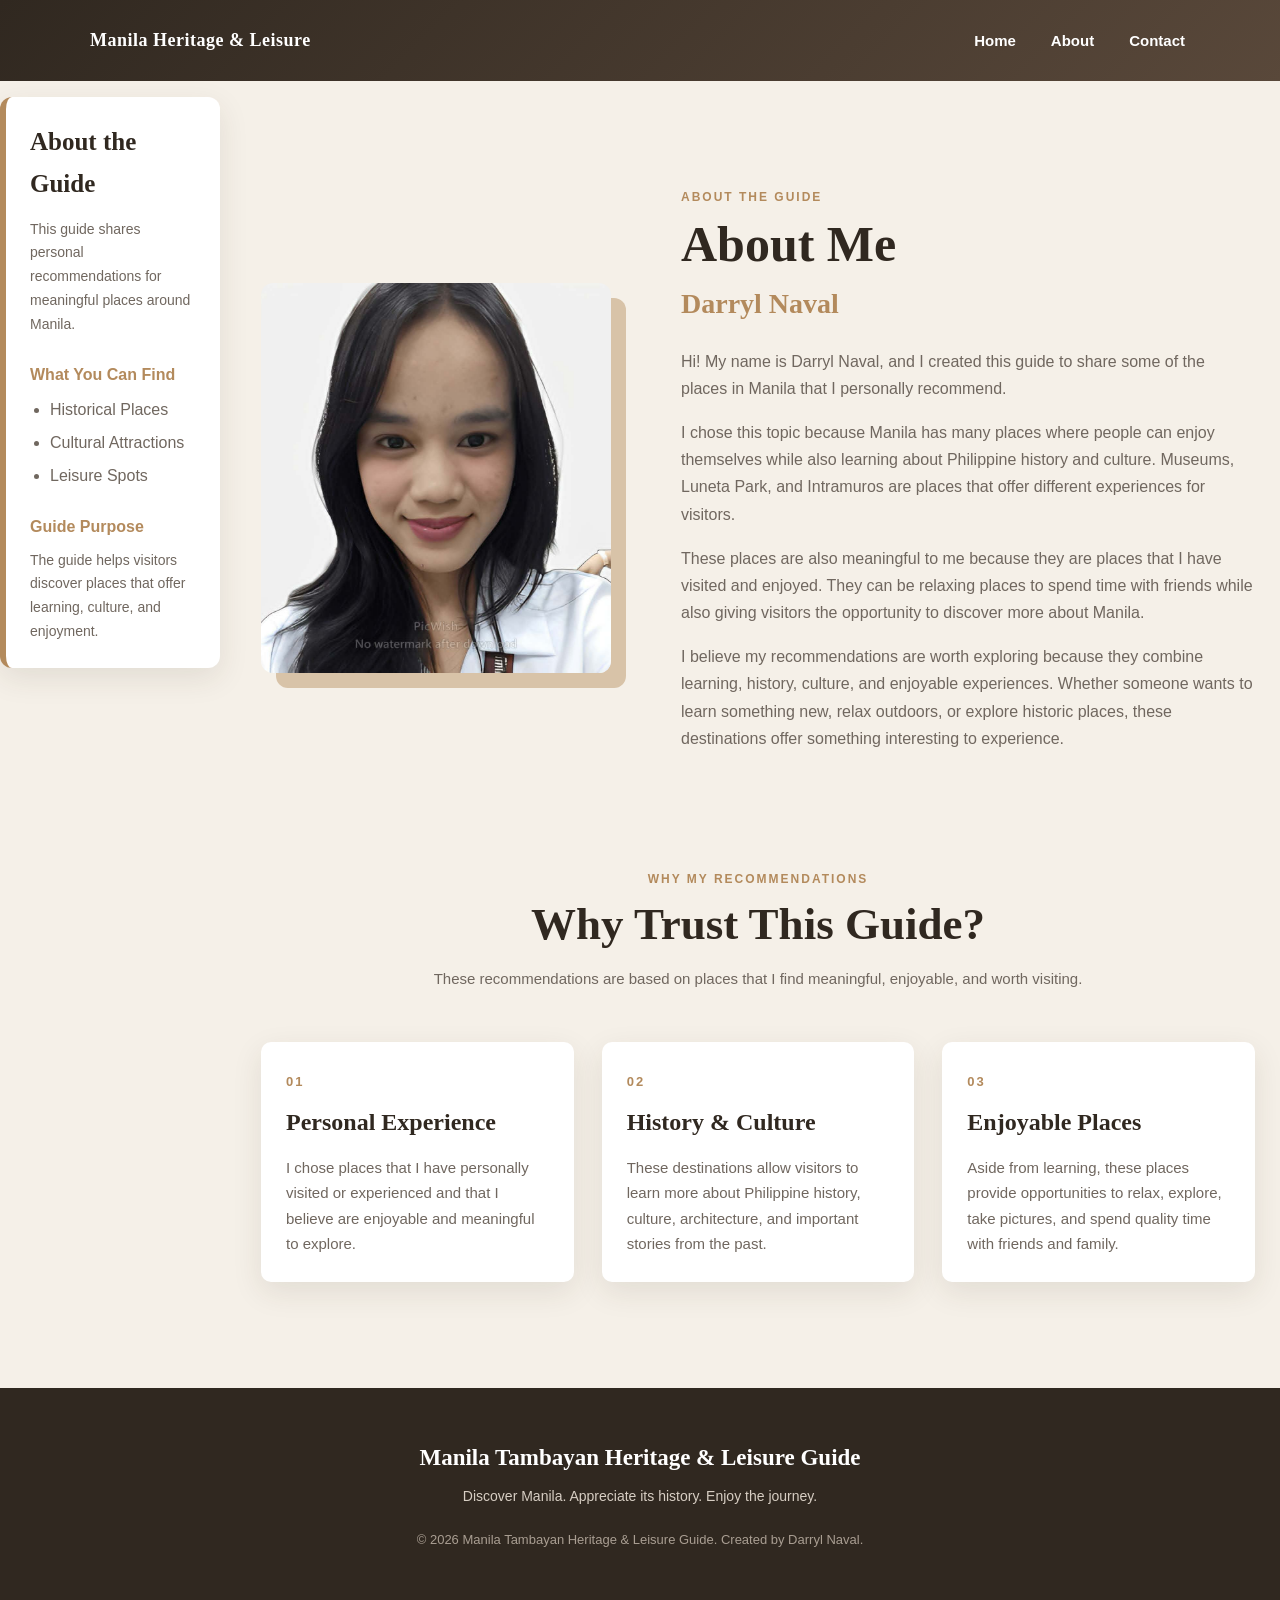
==== commit 09c378e0: "8.1 Add JavaScript to Your Guide" ====
--- a/about.html
+++ b/about.html
@@ -1,12 +1,11 @@
+
 <!DOCTYPE html>
 <html lang="en">
 
 <head>
     <meta charset="UTF-8">
     <meta name="viewport" content="width=device-width, initial-scale=1.0">
-
     <title>About | Manila Tambayan Heritage & Leisure Guide</title>
-
     <link rel="stylesheet" href="style.css">
 </head>
 
@@ -16,9 +15,7 @@
 
         <!-- HEADER -->
         <header class="page-header">
-
             <div class="nav-container">
-
                 <a href="index.html" class="site-logo">
                     Manila Heritage & Leisure
                 </a>
@@ -30,74 +27,46 @@
                         <li><a href="contact.html">Contact</a></li>
                     </ul>
                 </nav>
-
             </div>
-
         </header>
-
 
         <!-- SIDEBAR -->
         <aside class="guide-sidebar">
-
-            <h2>
-                About the Guide
-            </h2>
+            <h2>About the Guide</h2>
 
             <p>
                 This guide shares personal recommendations
                 for meaningful places around Manila.
             </p>
 
-            <h3>
-                What You Can Find
-            </h3>
-
+            <h3>What You Can Find</h3>
             <ul>
                 <li>Historical Places</li>
                 <li>Cultural Attractions</li>
                 <li>Leisure Spots</li>
             </ul>
 
-            <h3>
-                Guide Purpose
-            </h3>
-
+            <h3>Guide Purpose</h3>
             <p>
                 The guide helps visitors discover places
                 that offer learning, culture, and enjoyment.
             </p>
-
         </aside>
-
 
         <!-- MAIN CONTENT -->
         <main>
-
             <section class="about-page">
 
                 <div class="about-page-image">
-
-                    <img
-                        src="dadada.jpg"
-                        alt="Photo of Darryl Naval"
-                    >
-
+                    <img src="dadada.jpg" alt="Photo of Darryl Naval">
                 </div>
 
+                <div class="about-page-content">
+                    <p class="section-label">ABOUT THE GUIDE</p>
 
-                <div class="about-page-content">
+                    <h1>About Me</h1>
 
-                    <p class="section-label">
-                        ABOUT THE GUIDE
-                    </p>
-
-                    <h1>
-                        About Me
-                    </h1>
-
-                    <h2>
-                        Darryl Naval
-                    </h2>
+                    <h2>Darryl Naval</h2>
 
                     <p>
                         Hi! My name is Darryl Naval, and I created this guide
@@ -128,117 +97,74 @@
                         relax outdoors, or explore historic places, these
                         destinations offer something interesting to experience.
                     </p>
-
                 </div>
-
             </section>
-
 
             <!-- WHY TRUST THIS GUIDE -->
             <section class="about-details">
+                <div class="section-heading">
+                    <p class="section-label">WHY MY RECOMMENDATIONS</p>
 
-                <div class="section-heading">
-
-                    <p class="section-label">
-                        WHY MY RECOMMENDATIONS
-                    </p>
-
-                    <h2>
-                        Why Trust This Guide?
-                    </h2>
+                    <h2>Why Trust This Guide?</h2>
 
                     <p>
                         These recommendations are based on places that I find
                         meaningful, enjoyable, and worth visiting.
                     </p>
-
                 </div>
-
 
                 <div class="trust-grid">
 
                     <article class="info-card">
-
-                        <span class="info-number">
-                            01
-                        </span>
-
-                        <h3>
-                            Personal Experience
-                        </h3>
-
+                        <span class="info-number">01</span>
+                        <h3>Personal Experience</h3>
                         <p>
                             I chose places that I have personally visited or
                             experienced and that I believe are enjoyable and
                             meaningful to explore.
                         </p>
-
                     </article>
 
-
                     <article class="info-card">
-
-                        <span class="info-number">
-                            02
-                        </span>
-
-                        <h3>
-                            History & Culture
-                        </h3>
-
+                        <span class="info-number">02</span>
+                        <h3>History & Culture</h3>
                         <p>
                             These destinations allow visitors to learn more
                             about Philippine history, culture, architecture,
                             and important stories from the past.
                         </p>
-
                     </article>
 
-
                     <article class="info-card">
-
-                        <span class="info-number">
-                            03
-                        </span>
-
-                        <h3>
-                            Enjoyable Places
-                        </h3>
-
+                        <span class="info-number">03</span>
+                        <h3>Enjoyable Places</h3>
                         <p>
                             Aside from learning, these places provide
                             opportunities to relax, explore, take pictures,
                             and spend quality time with friends and family.
                         </p>
-
                     </article>
 
                 </div>
-
             </section>
-
         </main>
-
 
         <!-- FOOTER -->
         <footer>
-
-            <h2>
-                Manila Heritage & Leisure Guide
-            </h2>
+            <h2 id="guideName">Manila Heritage & Leisure Guide</h2>
 
             <p>
                 Discover Manila. Appreciate its history. Enjoy the journey.
             </p>
 
-            <p class="copyright">
+            <p class="copyright" id="copyright">
                 © 2026 Darryl Naval
             </p>
-
         </footer>
 
     </div>
 
+    <script src="script.js"></script>
 </body>
 
-</html>+</html>
